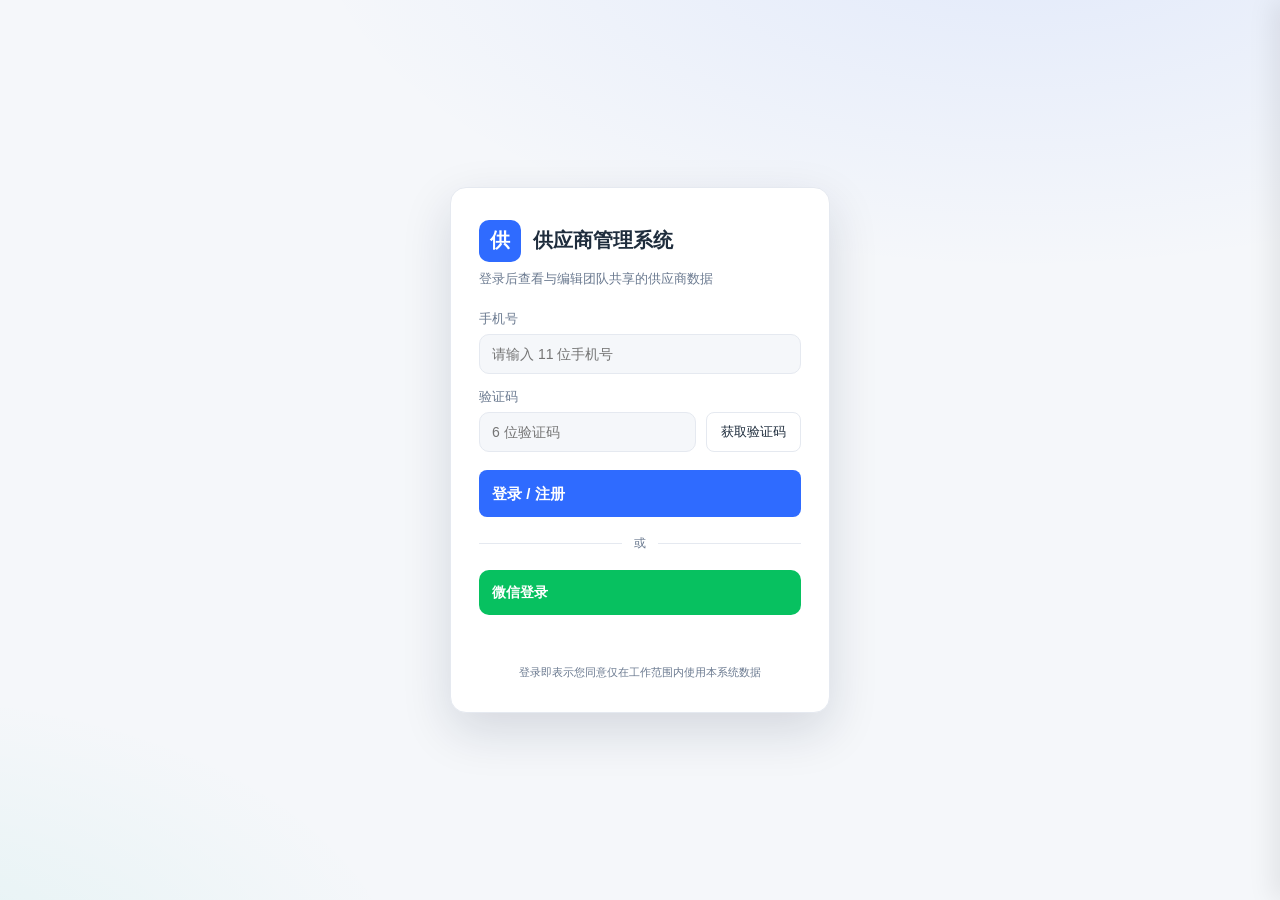
==== index.html @ 8136032e "fix: 合同表操作后滚动位置保持——流转状态/保存/识别回填触发重建表格时记录并恢复 wrap.scrollTop，避免页面闪跳回顶；版本号 20261105g" ====
<!DOCTYPE html>
<html lang="zh-CN">
<head>
  <meta charset="UTF-8" />
  <meta name="viewport" content="width=device-width, initial-scale=1.0" />
  <title>供应商管理系统</title>
  <link rel="stylesheet" href="css/style.css?v=20261105g" />
  <script src="js/vendor/workbuddy-cloud-sdk.js"></script>
  <script src="js/vendor/pdf.min.js"></script>
  <script src="js/vendor/ocr/tesseract.min.js"></script>
</head>
<body>
  <!-- 登录页（未登录时显示） -->
  <div class="login-page" id="loginPage" hidden>
    <div class="login-card">
      <div class="login-brand">
        <div class="logo-mark" id="loginLogoMark">供</div>
        <h1 id="loginSiteName">供应商管理系统</h1>
      </div>
      <p class="login-desc">登录后查看与编辑团队共享的供应商数据</p>
      <div class="login-form" id="loginForm">
        <label class="login-field">
          <span>手机号</span>
          <input type="tel" id="loginPhone" maxlength="11" placeholder="请输入 11 位手机号" autocomplete="tel" />
        </label>
        <label class="login-field">
          <span>验证码</span>
          <div class="otp-row">
            <input type="text" id="loginCode" maxlength="6" placeholder="6 位验证码" autocomplete="one-time-code" />
            <button type="button" class="btn btn-ghost" id="loginSendCode">获取验证码</button>
          </div>
        </label>
        <button type="button" class="btn btn-primary login-submit" id="loginSubmit">登录 / 注册</button>
        <div class="login-divider"><span>或</span></div>
        <button type="button" class="btn btn-wechat" id="loginWechat">微信登录</button>
        <div class="login-error" id="loginError"></div>
      </div>
      <p class="login-foot">登录即表示您同意仅在工作范围内使用本系统数据</p>
    </div>
  </div>

  <div class="app" id="appShell">
    <!-- 侧边栏 -->
    <aside class="sidebar" id="sidebar">
      <div class="sidebar-logo">
        <div class="logo-mark" id="logo-mark">供</div>
        <span class="logo-text" id="logo-text">供应商管理系统</span>
      </div>
      <nav class="sidebar-nav" id="sidebarNav">
        <a class="nav-item" href="#/dashboard" data-route="dashboard">
          <span class="nav-icon">▦</span><span class="nav-label">工作台</span>
        </a>
        <a class="nav-item" href="#/suppliers" data-route="suppliers">
          <span class="nav-icon">▤</span><span class="nav-label">供应商库</span>
        </a>
        <a class="nav-item" href="#/dispatch" data-route="dispatch">
          <span class="nav-icon">⇅</span><span class="nav-label">发包管理</span>
        </a>
        <a class="nav-item" href="#/contracts" data-route="contracts">
          <span class="nav-icon">▣</span><span class="nav-label">合同管理</span>
        </a>
        <a class="nav-item" href="#/settlement" data-route="settlement">
          <span class="nav-icon">¥</span><span class="nav-label">结算</span>
        </a>
        <a class="nav-item" href="#/analytics" data-route="analytics">
          <span class="nav-icon">◔</span><span class="nav-label">数据分析</span>
        </a>
        <a class="nav-item" href="#/settings" data-route="settings">
          <span class="nav-icon">⚙</span><span class="nav-label">系统设置</span>
        </a>
      </nav>
      <div class="sidebar-footer">
        <span class="version-tag" id="versionTag">v1.0 · 供应商管理</span>
      </div>
    </aside>

    <!-- 主区域 -->
    <div class="main" id="mainArea">
      <header class="topbar">
        <button class="icon-btn" id="menuToggle" title="收起/展开菜单">☰</button>
        <div class="breadcrumb" id="breadcrumb">工作台</div>
        <div class="global-search-wrap" id="globalSearchWrap">
          <input type="search" class="global-search" id="globalSearch" placeholder="全局搜索：需求 / 供应商 / 项目…" autocomplete="off" />
          <div class="search-results" id="searchResults"></div>
        </div>
        <div class="topbar-right">
          <span class="user-chip" id="userChip" title="当前登录账号">未登录</span>
          <button class="icon-btn" id="logoutBtn" title="退出登录" hidden>⏻</button>
          <label class="user-label">当前身份</label>
          <select class="user-select" id="currentUserSelect" title="切换当前身份（用于权限模拟）"></select>
          <button class="icon-btn" id="designToggle" title="界面设计器">🎨</button>
        </div>
      </header>
      <main class="content" id="pageContainer"></main>
    </div>
  </div>

  <!-- 供应商自助入库页（独立页面，仅显示入库表单） -->
  <div class="onboard-page" id="onboardPage" hidden>
    <div class="onboard-box" id="onboardBox"></div>
  </div>

  <!-- 通用弹窗 -->
  <div class="modal-overlay" id="modalOverlay"></div>
  <div class="modal" id="modal" role="dialog"></div>

  <!-- 界面设计器 -->
  <div class="design-overlay" id="designOverlay"></div>
  <aside class="design-panel" id="designPanel">
    <div class="design-panel-head">
      <div class="design-panel-title">🎨 界面设计器</div>
      <button class="icon-btn" id="designClose" title="关闭">✕</button>
    </div>
    <div class="design-panel-body">
      <section class="design-section">
        <h3 class="design-section-title">站点信息</h3>
        <label class="design-field">
          <span>站点标题</span>
          <input type="text" id="designSiteName" />
        </label>
        <label class="design-field">
          <span>Logo 标识（1–2 个字）</span>
          <input type="text" id="designLogoMark" maxlength="2" />
        </label>
      </section>
      <section class="design-section">
        <h3 class="design-section-title">主色调</h3>
        <div class="color-swatches" id="colorSwatches"></div>
        <label class="design-field">
          <span>自定义颜色</span>
          <input type="color" id="designCustomColor" />
        </label>
      </section>
      <section class="design-section">
        <h3 class="design-section-title">外观主题</h3>
        <div class="theme-toggle">
          <button type="button" class="theme-option" data-theme-choice="light">☀️ 浅色</button>
          <button type="button" class="theme-option" data-theme-choice="dark">🌙 深色</button>
        </div>
      </section>
    </div>
    <div class="design-panel-foot">
      <button class="btn btn-ghost" id="designReset">恢复默认</button>
      <button class="btn btn-primary" id="designSave">保存设计</button>
    </div>
  </aside>

  <script src="js/vendor/xlsx.full.min.js"></script>
  <script src="js/vendor/pdf.min.js"></script>
  <script src="js/app.js?v=20261105g"></script>
</body>
</html>
---- css/style.css ----
/* ========== 供应商管理系统 · 全功能样式 ========== */
:root {
  --bg: #f5f7fa;
  --surface: #ffffff;
  --border: #e5e9f0;
  --border-strong: #c9d3e0;
  --text: #1f2d3d;
  --text-secondary: #6b7a90;
  --primary: #2f6bff;
  --primary-soft: #eaf1ff;
  --danger: #e5484d;
  --success: #1e9e5a;
  --warning: #e8842f;
  --radius: 10px;
  --sidebar-w: 220px;
  --sidebar-w-collapsed: 64px;
  --topbar-h: 60px;
}

* { margin: 0; padding: 0; box-sizing: border-box; }
[hidden] { display: none !important; }

html, body { height: 100%; }

body {
  font-family: "PingFang SC", "Microsoft YaHei", "Segoe UI", sans-serif;
  background: var(--bg);
  color: var(--text);
  font-size: 14px;
  -webkit-font-smoothing: antialiased;
}

.app { display: flex; height: 100vh; overflow: hidden; }

a { color: inherit; }

/* ---------- 侧边栏 ---------- */
.sidebar {
  width: var(--sidebar-w);
  background: var(--surface);
  border-right: 1px solid var(--border);
  display: flex;
  flex-direction: column;
  transition: width .2s ease;
  flex-shrink: 0;
}
.sidebar.collapsed { width: var(--sidebar-w-collapsed); }
.sidebar.collapsed .logo-text,
.sidebar.collapsed .nav-item span:not(.nav-icon),
.sidebar.collapsed .sidebar-footer { display: none; }
.sidebar.collapsed .nav-item { justify-content: center; }

.sidebar-logo {
  height: var(--topbar-h);
  display: flex; align-items: center; gap: 10px;
  padding: 0 16px; border-bottom: 1px solid var(--border);
}
.logo-mark {
  width: 32px; height: 32px; border-radius: 8px;
  background: var(--primary); color: #fff;
  display: flex; align-items: center; justify-content: center;
  font-weight: 700; flex-shrink: 0;
}
.logo-text { font-weight: 600; font-size: 15px; white-space: nowrap; }

.sidebar-nav { flex: 1; padding: 12px 8px; overflow-y: auto; }
.nav-item {
  display: flex; align-items: center; gap: 10px;
  padding: 10px 12px; border-radius: 8px;
  color: var(--text-secondary); text-decoration: none;
  margin-bottom: 4px; transition: background .15s, color .15s; white-space: nowrap;
}
.nav-item:hover { background: var(--primary-soft); color: var(--primary); }
.nav-item.active { background: var(--primary-soft); color: var(--primary); font-weight: 600; }
.nav-icon { width: 20px; text-align: center; font-size: 15px; flex-shrink: 0; }

.sidebar-footer { padding: 12px 16px; border-top: 1px solid var(--border); }
.version-tag { font-size: 12px; color: var(--text-secondary); }

/* ---------- 主区域 ---------- */
.main { flex: 1; display: flex; flex-direction: column; min-width: 0; }

.topbar {
  height: var(--topbar-h);
  background: var(--surface);
  border-bottom: 1px solid var(--border);
  display: flex; align-items: center; gap: 14px;
  padding: 0 20px; flex-shrink: 0;
}
.icon-btn {
  background: none; border: none; font-size: 17px; cursor: pointer;
  color: var(--text-secondary); width: 34px; height: 34px; border-radius: 8px;
  flex-shrink: 0;
}
.icon-btn:hover { background: var(--primary-soft); color: var(--primary); }

.breadcrumb { font-weight: 600; font-size: 15px; white-space: nowrap; }

.global-search-wrap { position: relative; flex: 1; max-width: 380px; }
.global-search {
  width: 100%; padding: 7px 12px;
  border: 1px solid var(--border); border-radius: 8px;
  background: var(--bg); color: var(--text); outline: none; font-size: 13px;
}
.global-search:focus { border-color: var(--primary); background: var(--surface); }
.search-results {
  position: absolute; top: 42px; left: 0; right: 0;
  background: var(--surface); border: 1px solid var(--border); border-radius: 10px;
  box-shadow: 0 10px 30px rgba(0,0,0,.12); display: none; z-index: 50;
  max-height: 340px; overflow-y: auto;
}
.search-results.show { display: block; }
.search-group { padding: 8px 12px 2px; font-size: 12px; color: var(--text-secondary); }
.search-item {
  padding: 8px 12px; cursor: pointer; font-size: 13px;
  display: flex; justify-content: space-between; gap: 8px; align-items: center;
}
.search-item:hover { background: var(--primary-soft); }
.search-item .si-sub { color: var(--text-secondary); font-size: 12px; }

.topbar-right { margin-left: auto; display: flex; align-items: center; gap: 10px; }
.user-label { font-size: 12px; color: var(--text-secondary); }
.user-select {
  padding: 6px 8px; border: 1px solid var(--border); border-radius: 8px;
  background: var(--surface); color: var(--text); font-size: 13px; outline: none;
  max-width: 130px;
}
.user-select:focus { border-color: var(--primary); }

.content { flex: 1; overflow-y: auto; padding: 24px; }

/* ---------- 通用按钮 ---------- */
.btn {
  display: inline-flex; align-items: center; gap: 6px;
  padding: 8px 14px; border-radius: 8px; font-size: 13px;
  cursor: pointer; border: 1px solid transparent; line-height: 1.4;
  white-space: nowrap;
}
.btn-primary { background: var(--primary); color: #fff; font-weight: 600; }
.btn-primary:hover { filter: brightness(1.07); }
.btn-ghost { background: var(--surface); color: var(--text); border-color: var(--border); }
.btn-ghost:hover { border-color: var(--primary); color: var(--primary); }
.btn-danger { background: #fdeaea; color: var(--danger); }
.btn-danger:hover { background: #fad5d5; }
.btn-outline { background: transparent; color: var(--primary); border-color: var(--primary); }
.btn-outline:hover { background: var(--primary-soft); }
.btn-sm { padding: 4px 9px; font-size: 12px; border-radius: 6px; }
.btn:disabled { opacity: .5; cursor: not-allowed; }

/* ---------- 页面头 & 工具栏 ---------- */
.page-head {
  display: flex; align-items: center; justify-content: space-between;
  margin-bottom: 18px; gap: 12px; flex-wrap: wrap;
}
.page-title { font-size: 20px; font-weight: 700; }
.page-sub { font-size: 12px; color: var(--text-secondary); margin-top: 4px; font-weight: 400; }
.page-actions { display: flex; gap: 10px; flex-wrap: wrap; }

.toolbar {
  display: flex; align-items: center; gap: 10px; flex-wrap: wrap;
  margin-bottom: 16px;
}
.toolbar .spacer { flex: 1; }
.search-box input {
  padding: 7px 12px; border: 1px solid var(--border); border-radius: 8px;
  background: var(--surface); color: var(--text); font-size: 13px; outline: none;
  min-width: 200px;
}
.search-box input:focus { border-color: var(--primary); }

.filter-bar { display: flex; gap: 10px; flex-wrap: wrap; align-items: center; margin-bottom: 16px; }
.filter-item { display: flex; flex-direction: column; gap: 3px; }
.filter-item > span { font-size: 11px; color: var(--text-secondary); }
.filter-item select, .filter-item input {
  padding: 6px 10px; border: 1px solid var(--border); border-radius: 8px;
  background: var(--surface); color: var(--text); font-size: 13px; outline: none;
  min-width: 120px;
}
.filter-item select:focus, .filter-item input:focus { border-color: var(--primary); }

/* ---------- 卡片 & 统计 ---------- */
.stat-row { display: grid; grid-template-columns: repeat(auto-fit, minmax(160px, 1fr)); gap: 14px; margin-bottom: 20px; }
.stat-card {
  background: var(--surface); border: 1px solid var(--border); border-radius: var(--radius);
  padding: 16px 18px; cursor: default;
}
.stat-card.clickable { cursor: pointer; transition: box-shadow .15s, transform .15s; }
.stat-card.clickable:hover { box-shadow: 0 6px 18px rgba(0,0,0,.08); transform: translateY(-2px); }
.stat-label { font-size: 12px; color: var(--text-secondary); margin-bottom: 6px; }
.stat-value { font-size: 26px; font-weight: 700; line-height: 1.1; }
.stat-value .unit { font-size: 14px; font-weight: 500; color: var(--text-secondary); margin-left: 2px; }
.stat-sub { font-size: 12px; color: var(--text-secondary); margin-top: 6px; }

.card {
  background: var(--surface); border: 1px solid var(--border); border-radius: var(--radius);
  padding: 18px; margin-bottom: 18px;
}
.card-head { display: flex; align-items: center; justify-content: space-between; margin-bottom: 14px; gap: 10px; }
.card-title { font-size: 15px; font-weight: 600; }

/* ---------- 徽章 ---------- */
.badge {
  display: inline-flex; align-items: center; gap: 4px;
  padding: 2px 9px; border-radius: 999px; font-size: 12px; font-weight: 600;
  line-height: 1.7; white-space: nowrap;
}
.badge.gray   { background: #eef1f5; color: #5b6b7d; }
.badge.blue   { background: #e7f0ff; color: #2f6bff; }
.badge.green  { background: #e4f6ec; color: #1e9e5a; }
.badge.red    { background: #fdeaea; color: #e5484d; }
.badge.orange { background: #fff0e0; color: #e8842f; }
.badge.purple { background: #f0eaff; color: #7c5cff; }

.tag {
  display: inline-block; padding: 1px 7px; border-radius: 5px; font-size: 11px;
  background: var(--bg); border: 1px solid var(--border); color: var(--text-secondary);
  margin: 1px 2px 1px 0;
}

/* ---------- 表格 ---------- */
.table-wrap { background: var(--surface); border: 1px solid var(--border); border-radius: var(--radius); overflow: auto; }
.data-table { width: 100%; border-collapse: collapse; font-size: 13px; min-width: 640px; }
.data-table th, .data-table td {
  padding: 10px 12px; text-align: left; border-bottom: 1px solid var(--border);
  vertical-align: middle;
}
.data-table thead th {
  background: var(--bg); color: var(--text-secondary); font-weight: 600; font-size: 12px;
  white-space: nowrap; position: sticky; top: 0; z-index: 2;
}
.data-table tbody tr:last-child td { border-bottom: none; }
.data-table tbody tr:hover { background: var(--primary-soft); }
.data-table .num { text-align: right; font-variant-numeric: tabular-nums; }
.data-table td .cell-sub { font-size: 11px; color: var(--text-secondary); }
.row-actions { display: flex; gap: 6px; white-space: nowrap; }
.link-btn { background: none; border: none; color: var(--primary); cursor: pointer; font-size: 12px; padding: 2px 4px; }
.link-btn:hover { text-decoration: underline; }
.link-btn.danger { color: var(--danger); }

.cell-input, .cell-select {
  padding: 4px 6px; border: 1px solid var(--border); border-radius: 6px;
  background: var(--surface); color: var(--text); font-size: 12px; outline: none;
}
.cell-input { width: 70px; }
.cell-input:focus, .cell-select:focus { border-color: var(--primary); }

/* ---------- 看板 ---------- */
.kanban { display: grid; grid-template-columns: repeat(auto-fit, minmax(240px, 1fr)); gap: 14px; }
.kanban-col { background: var(--bg); border-radius: var(--radius); padding: 12px; min-height: 120px; }
.kanban-head {
  display: flex; align-items: center; justify-content: space-between;
  margin-bottom: 10px; font-size: 13px; font-weight: 600; color: var(--text-secondary);
}
.kanban-count { font-size: 12px; background: var(--surface); border: 1px solid var(--border); padding: 1px 8px; border-radius: 999px; }
.kanban-cards { display: flex; flex-direction: column; gap: 8px; }
.kanban-card {
  background: var(--surface); border: 1px solid var(--border); border-radius: 9px;
  padding: 10px 12px; cursor: pointer; transition: box-shadow .15s;
}
.kanban-card:hover { box-shadow: 0 4px 14px rgba(0,0,0,.1); }
.kanban-card .kc-title { font-weight: 600; font-size: 13px; margin-bottom: 6px; }
.kanban-card .kc-meta { display: flex; flex-wrap: wrap; gap: 5px; margin-bottom: 6px; }
.kanban-card .kc-foot { font-size: 11px; color: var(--text-secondary); display: flex; justify-content: space-between; gap: 6px; }
.kanban-empty { text-align: center; color: var(--text-secondary); font-size: 12px; padding: 20px 0; }

/* ---------- 表单 ---------- */
.form-grid { display: grid; grid-template-columns: repeat(2, 1fr); gap: 14px 18px; }
.form-grid .full { grid-column: 1 / -1; }
.form-field { display: flex; flex-direction: column; gap: 5px; }
.form-field > label { font-size: 12px; color: var(--text-secondary); }
.form-field .req { color: var(--danger); margin-left: 2px; }
.form-field .label-hint { font-weight: 400; color: var(--text-secondary); opacity: .75; font-size: 11px; margin-left: 6px; }
.form-field input[type="text"],
.form-field input[type="number"],
.form-field input[type="date"],
.form-field input[type="month"],
.form-field select,
.form-field textarea {
  padding: 8px 10px; border: 1px solid var(--border); border-radius: 8px;
  background: var(--surface); color: var(--text); font-size: 13px; outline: none; width: 100%;
  font-family: inherit;
}
.form-field textarea { resize: vertical; min-height: 64px; }
.form-field input:focus, .form-field select:focus, .form-field textarea:focus { border-color: var(--primary); }

.checkbox-grid { display: flex; flex-wrap: wrap; gap: 8px; }
.check-item {
  display: inline-flex; align-items: center; gap: 5px; padding: 5px 10px;
  border: 1px solid var(--border); border-radius: 8px; font-size: 12px; cursor: pointer;
  background: var(--surface); color: var(--text-secondary); user-select: none;
}
.check-item input { display: none; }
.check-item.on { border-color: var(--primary); background: var(--primary-soft); color: var(--primary); font-weight: 600; }

.radio-row { display: flex; gap: 14px; flex-wrap: wrap; }
.radio-row label { display: inline-flex; align-items: center; gap: 5px; font-size: 13px; cursor: pointer; }

/* 文件 */
.file-list { display: flex; flex-direction: column; gap: 6px; }
.file-chip {
  display: flex; align-items: center; gap: 8px; padding: 6px 10px;
  border: 1px solid var(--border); border-radius: 8px; background: var(--bg); font-size: 12px;
}
.file-chip .fname { flex: 1; overflow: hidden; text-overflow: ellipsis; white-space: nowrap; }
.file-chip .fsize { color: var(--text-secondary); font-size: 11px; }
.file-chip a { color: var(--primary); text-decoration: none; font-size: 12px; }
.file-add {
  display: inline-flex; align-items: center; gap: 5px; padding: 7px 12px;
  border: 1px dashed var(--border); border-radius: 8px; cursor: pointer; font-size: 12px;
  color: var(--text-secondary); background: var(--surface);
}
.file-add:hover { border-color: var(--primary); color: var(--primary); }
.file-add input { display: none; }
.file-hint { font-size: 11px; color: var(--text-secondary); margin-top: 4px; }

/* 星级 */
.stars { display: inline-flex; gap: 2px; }
.star { cursor: pointer; font-size: 18px; color: #d6dce4; transition: color .1s; }
.star.on { color: #f5a623; }

/* ---------- 弹窗 ---------- */
.modal-overlay {
  position: fixed; inset: 0; background: rgba(15,20,25,.4);
  opacity: 0; visibility: hidden; transition: opacity .2s, visibility .2s; z-index: 90;
}
.modal-overlay.show { opacity: 1; visibility: visible; }
.modal {
  position: fixed; top: 50%; left: 50%; transform: translate(-50%, -46%);
  width: 720px; max-width: 94vw; max-height: 88vh;
  background: var(--surface); border-radius: 14px; border: 1px solid var(--border);
  box-shadow: 0 20px 60px rgba(0,0,0,.25); display: flex; flex-direction: column;
  opacity: 0; visibility: hidden; transition: opacity .2s, transform .2s, visibility .2s; z-index: 91;
}
.modal.open { opacity: 1; visibility: visible; transform: translate(-50%, -50%); }
.modal.sm { width: 440px; }
.modal-head {
  padding: 16px 20px; border-bottom: 1px solid var(--border);
  display: flex; align-items: center; justify-content: space-between; flex-shrink: 0;
}
.modal-title { font-size: 16px; font-weight: 700; }
.modal-close { font-size: 16px; }
.modal-body { padding: 20px; overflow-y: auto; flex: 1; }
.modal-foot {
  padding: 14px 20px; border-top: 1px solid var(--border);
  display: flex; justify-content: flex-end; gap: 10px; flex-shrink: 0;
}

/* ---------- 居中确认弹窗 ---------- */
.confirm-dialog { text-align: center; padding: 6px 0; }
.confirm-text { font-size: 14px; color: var(--text); line-height: 1.6; }

/* ---------- 空状态 ---------- */
.empty-state { text-align: center; padding: 60px 20px; color: var(--text-secondary); }
.empty-icon { font-size: 40px; margin-bottom: 12px; opacity: .5; }
.empty-title { font-size: 16px; font-weight: 600; color: var(--text); margin-bottom: 6px; }
.empty-desc { font-size: 13px; margin-bottom: 16px; }

/* ---------- 图表 ---------- */
.chart-grid { display: grid; grid-template-columns: repeat(auto-fit, minmax(300px, 1fr)); gap: 16px; }
.chart-widget {
  background: var(--surface); border: 1px solid var(--border); border-radius: var(--radius);
  padding: 16px; position: relative;
}
.chart-widget .widget-head { display: flex; align-items: center; justify-content: space-between; margin-bottom: 14px; }
.chart-widget .widget-title { font-size: 14px; font-weight: 600; }
.chart-widget .widget-del { background: none; border: none; color: var(--text-secondary); cursor: pointer; font-size: 14px; }
.chart-widget .widget-del:hover { color: var(--danger); }

.bar-chart { display: flex; flex-direction: column; gap: 8px; }
.bar-row { display: flex; align-items: center; gap: 8px; font-size: 12px; }
.bar-label { width: 90px; text-align: right; color: var(--text-secondary); overflow: hidden; text-overflow: ellipsis; white-space: nowrap; flex-shrink: 0; }
.bar-track { flex: 1; height: 20px; background: var(--bg); border-radius: 6px; overflow: hidden; }
.bar-fill { height: 100%; background: var(--primary); border-radius: 6px; min-width: 2px; transition: width .4s ease; }
.bar-val { width: 52px; color: var(--text); font-variant-numeric: tabular-nums; flex-shrink: 0; }

.donut-wrap { display: flex; align-items: center; gap: 18px; }
.donut { width: 130px; height: 130px; border-radius: 50%; flex-shrink: 0; }
.donut-legend { display: flex; flex-direction: column; gap: 6px; font-size: 12px; }
.donut-legend .dl-row { display: flex; align-items: center; gap: 7px; }
.donut-legend .dl-dot { width: 10px; height: 10px; border-radius: 3px; flex-shrink: 0; }
.donut-legend .dl-val { margin-left: auto; color: var(--text-secondary); }

.metric-big { font-size: 34px; font-weight: 700; line-height: 1.1; }
.metric-sub { font-size: 12px; color: var(--text-secondary); margin-top: 4px; }

/* ---------- 提示 ---------- */
.hint {
  background: var(--primary-soft); color: var(--primary); border-radius: 8px;
  padding: 10px 14px; font-size: 12px; margin-bottom: 16px; line-height: 1.6;
}
.hint.warn { background: #fff8ec; color: #b06a10; }
.muted { color: var(--text-secondary); }

/* ---------- 设置分组 ---------- */
.settings-section { margin-bottom: 26px; }
.settings-section h3 { font-size: 15px; font-weight: 600; margin-bottom: 12px; }
.group-table { width: 100%; border-collapse: collapse; font-size: 13px; }
.group-table th, .group-table td { padding: 9px 10px; border: 1px solid var(--border); text-align: left; }
.group-table th { background: var(--bg); color: var(--text-secondary); font-weight: 600; font-size: 12px; }
.member-chips { display: flex; flex-wrap: wrap; gap: 5px; }
.member-chip {
  display: inline-flex; align-items: center; gap: 4px; padding: 2px 8px;
  border: 1px solid var(--border); border-radius: 999px; font-size: 11px; cursor: pointer;
  color: var(--text-secondary); background: var(--surface);
}
.member-chip.on { border-color: var(--primary); background: var(--primary-soft); color: var(--primary); }
.member-chip .x { color: var(--text-secondary); }
.member-chip .x:hover { color: var(--danger); }

/* ---------- 供应商自助入库页 ---------- */
.onboard-page {
  position: fixed; inset: 0; background: var(--bg);
  display: flex; align-items: center; justify-content: center; padding: 24px;
  overflow-y: auto; z-index: 100;
}
.onboard-box {
  width: 620px; max-width: 100%; background: var(--surface);
  border: 1px solid var(--border); border-radius: 16px; padding: 30px;
  box-shadow: 0 16px 50px rgba(0,0,0,.12);
}
.onboard-brand { display: flex; align-items: center; gap: 10px; margin-bottom: 8px; }
.onboard-brand .logo-mark { width: 40px; height: 40px; font-size: 18px; }
.onboard-brand h1 { font-size: 20px; font-weight: 700; }
.onboard-desc { color: var(--text-secondary); font-size: 13px; margin-bottom: 22px; }
.onboard-done { text-align: center; padding: 30px 0; }
.onboard-done .big { font-size: 44px; margin-bottom: 14px; }

/* ---------- toast ---------- */
.toast {
  position: fixed; left: 50%; bottom: 32px; transform: translate(-50%, 20px);
  background: #1f2d3d; color: #fff; padding: 10px 18px; border-radius: 8px;
  font-size: 13px; opacity: 0; transition: all .3s ease; z-index: 200;
  box-shadow: 0 6px 20px rgba(0,0,0,.18); max-width: 80vw;
}
.toast.show { opacity: 1; transform: translate(-50%, 0); }

/* ---------- 界面设计器 ---------- */
.design-overlay {
  position: fixed; inset: 0; background: rgba(15,20,25,.32);
  opacity: 0; visibility: hidden; transition: opacity .2s, visibility .2s; z-index: 120;
}
.design-overlay.show { opacity: 1; visibility: visible; }
.design-panel {
  position: fixed; top: 0; right: 0; bottom: 0; width: 340px; max-width: 92vw;
  background: var(--surface); border-left: 1px solid var(--border);
  box-shadow: -8px 0 24px rgba(0,0,0,.08); transform: translateX(100%);
  transition: transform .25s ease; z-index: 121; display: flex; flex-direction: column;
}
.design-panel.open { transform: translateX(0); }
.design-panel-head {
  height: 56px; padding: 0 16px; display: flex; align-items: center; justify-content: space-between;
  border-bottom: 1px solid var(--border); flex-shrink: 0;
}
.design-panel-title { font-weight: 600; font-size: 15px; }
.design-panel-body { flex: 1; overflow-y: auto; padding: 16px; }
.design-section { margin-bottom: 22px; }
.design-section-title { font-size: 12px; color: var(--text-secondary); margin-bottom: 10px; letter-spacing: .5px; }
.design-field { display: block; margin-bottom: 10px; }
.design-field > span { display: block; font-size: 13px; color: var(--text-secondary); margin-bottom: 5px; }
.design-field input[type="text"], .design-field input[type="color"] {
  width: 100%; padding: 8px 10px; border: 1px solid var(--border); border-radius: 8px;
  background: var(--bg); color: var(--text); font-size: 13px; outline: none;
}
.design-field input[type="color"] { height: 40px; padding: 4px; cursor: pointer; }
.design-field input:focus { border-color: var(--primary); }
.color-swatches { display: flex; flex-wrap: wrap; gap: 10px; margin-bottom: 12px; }
.color-swatch {
  width: 34px; height: 34px; border-radius: 50%; border: 2px solid transparent;
  cursor: pointer; box-shadow: inset 0 0 0 2px rgba(255,255,255,.6);
}
.color-swatch.active { border-color: var(--text); }
.theme-toggle { display: flex; gap: 10px; }
.theme-option {
  flex: 1; padding: 10px; border-radius: 8px; border: 1px solid var(--border);
  background: var(--bg); color: var(--text); cursor: pointer; font-size: 13px;
}
.theme-option.active { border-color: var(--primary); background: var(--primary-soft); color: var(--primary); font-weight: 600; }
.design-panel-foot {
  padding: 14px 16px; border-top: 1px solid var(--border); display: flex; gap: 10px; flex-shrink: 0;
}

/* ---------- 响应式 ---------- */
@media (max-width: 768px) {
  .sidebar { position: fixed; z-index: 20; height: 100%; }
  .sidebar.collapsed { width: 0; overflow: hidden; }
  .global-search-wrap { display: none; }
  .form-grid { grid-template-columns: 1fr; }
}

/* ---------- 深色主题 ---------- */
body[data-theme="dark"] {
  --bg: #0f1419;
  --surface: #1a212b;
  --border: #2a3442;
  --border-strong: #46546a;
  --text: #e6ebf2;
  --text-secondary: #8b98a8;
}
body[data-theme="dark"] .data-table thead th { background: #151c25; }
body[data-theme="dark"] .file-chip { background: #151c25; }
body[data-theme="dark"] .kanban-col { background: #151c25; }
body[data-theme="dark"] .badge.gray   { background: #2a3442; color: #9aa8b8; }
body[data-theme="dark"] .badge.blue   { background: #1d2a44; color: #7aa4ff; }
body[data-theme="dark"] .badge.green  { background: #123224; color: #4dd08a; }
body[data-theme="dark"] .badge.red    { background: #3a1d1d; color: #ff7a7a; }
body[data-theme="dark"] .badge.orange { background: #3a2a16; color: #ffb46a; }
body[data-theme="dark"] .badge.purple { background: #2a2144; color: #b39bff; }
body[data-theme="dark"] .hint.warn { background: #2a2214; color: #f0c078; }
body[data-theme="dark"] .star { color: #3a4454; }

/* ---------- 登录页 ---------- */
.login-page {
  position: fixed; inset: 0; z-index: 100;
  display: flex; align-items: center; justify-content: center;
  background:
    radial-gradient(1200px 600px at 80% -10%, rgba(47,107,255,.10), transparent 60%),
    radial-gradient(900px 500px at -10% 110%, rgba(0,180,160,.08), transparent 60%),
    var(--bg);
  padding: 20px;
}
.login-card {
  width: 100%; max-width: 380px;
  background: var(--surface);
  border: 1px solid var(--border);
  border-radius: 16px;
  padding: 32px 28px;
  box-shadow: 0 18px 50px rgba(15, 30, 60, .14);
}
.login-brand { display: flex; align-items: center; gap: 12px; margin-bottom: 8px; }
.login-brand .logo-mark { width: 42px; height: 42px; border-radius: 10px; font-size: 20px; }
.login-brand h1 { font-size: 20px; font-weight: 700; color: var(--text); }
.login-desc { font-size: 13px; color: var(--text-secondary); margin-bottom: 22px; }
.login-field { display: block; margin-bottom: 14px; }
.login-field > span { display: block; font-size: 13px; color: var(--text-secondary); margin-bottom: 6px; }
.login-field input {
  width: 100%; padding: 11px 12px; border: 1px solid var(--border); border-radius: 10px;
  background: var(--bg); color: var(--text); font-size: 14px; outline: none;
}
.login-field input:focus { border-color: var(--primary); background: var(--surface); }
.otp-row { display: flex; gap: 10px; }
.otp-row input { flex: 1; }
.otp-row .btn { flex-shrink: 0; padding: 0 14px; }
.login-submit { width: 100%; padding: 12px; font-size: 15px; margin-top: 4px; }
.login-divider {
  display: flex; align-items: center; gap: 12px;
  color: var(--text-secondary); font-size: 12px; margin: 18px 0;
}
.login-divider::before, .login-divider::after { content: ""; flex: 1; height: 1px; background: var(--border); }
.btn-wechat {
  width: 100%; padding: 12px; font-size: 14px; font-weight: 600; cursor: pointer;
  border: 1px solid transparent; border-radius: 10px;
  background: #07c160; color: #fff;
}
.btn-wechat:hover { background: #06ad56; }
.login-error { min-height: 20px; margin-top: 12px; font-size: 13px; color: #e5484d; text-align: center; }
.login-foot { margin-top: 18px; font-size: 11px; color: var(--text-secondary); text-align: center; }

/* ---------- 顶栏用户信息 ---------- */
.user-chip {
  display: inline-flex; align-items: center; gap: 6px;
  padding: 6px 12px; border-radius: 999px;
  background: var(--primary-soft); color: var(--primary);
  font-size: 13px; font-weight: 600; white-space: nowrap;
}
.user-chip:not(.online) { background: var(--bg); color: var(--text-secondary); font-weight: 400; }

/* ---------- 待审核入库申请 ---------- */
.pending-box {
  border: 1px solid var(--primary);
  background: var(--primary-soft);
  border-radius: 12px; padding: 12px 14px; margin-bottom: 14px;
}
.pending-head { display: flex; align-items: baseline; justify-content: space-between; margin-bottom: 8px; }
.pending-title { font-weight: 700; font-size: 14px; color: var(--primary); }
.pending-row {
  display: flex; align-items: center; justify-content: space-between; gap: 12px;
  background: var(--surface); border: 1px solid var(--border); border-radius: 10px;
  padding: 10px 14px; margin-top: 8px;
}
.pending-info { display: flex; flex-direction: column; gap: 3px; font-size: 13px; }
.pending-acts { display: flex; gap: 8px; flex-shrink: 0; }
.btn-sm { padding: 6px 12px; font-size: 12px; }
body[data-theme="dark"] .pending-box { background: rgba(47,107,255,.10); }
body[data-theme="dark"] .pending-row { background: #151c25; }

/* ---------- 合同表：表头统一首行，供应商成组竖排 ---------- */
.contracts-table th, .contracts-table td { white-space: nowrap; }
/* 合同表冻结：wrap 内双轴滚动，表头纵冻结（通用 th 已有 sticky top），供应商列横冻结 */
.table-wrap.contracts-wrap { max-height: calc(100vh - 250px); min-height: 220px; }
.contracts-table thead th:first-child {
  position: sticky;
  left: 0;
  z-index: 4; /* 高于其他表头(2)与供应商列 td(1) */
  box-shadow: 2px 0 4px rgba(0, 0, 0, .06);
}
.contracts-table td.ct-sup-cell {
  text-align: left;
  vertical-align: middle;
  background: var(--primary-soft);
  border-right: 1px solid var(--border);
  min-width: 130px;
  position: sticky;
  left: 0;
  z-index: 1;
  box-shadow: 2px 0 4px rgba(0, 0, 0, .06);
}
.ct-sup-name { font-weight: 700; color: var(--text); font-size: 13px; white-space: nowrap; }
.ct-sup-count { font-size: 11px; color: var(--text-secondary); margin-top: 2px; }
/* 不同供应商之间加粗分隔线 */
.contracts-table tbody tr.ct-group-start td { border-top: 2px solid var(--border-strong); }
.contracts-table tbody tr:first-child.ct-group-start td { border-top: none; }
/* 深色主题下供应商冻结列用实色背景（半透明会透出滚动内容） */
body[data-theme="dark"] .contracts-table td.ct-sup-cell { background: #1b2432; }
body[data-theme="dark"] .contracts-table thead th:first-child { background: #151c25; }

/* 收款信息单元格：值 + 一键复制（按钮统一右对齐，列宽按本列最长内容统一） */
.copy-cell { display: flex; align-items: center; justify-content: space-between; gap: 10px; width: 100%; }
.copy-cell > span {
  color: var(--text);
  min-width: 0;
  overflow: hidden;
  text-overflow: ellipsis;
  white-space: nowrap;
  max-width: 300px;
}
.copy-btn {
  flex-shrink: 0;
  display: inline-flex; align-items: center; justify-content: center;
  min-width: 48px;
  padding: 3px 10px;
  font-size: 12px; line-height: 1.5;
  border: 1px solid var(--border);
  border-radius: 6px;
  background: var(--bg);
  color: var(--primary);
  cursor: pointer;
  transition: background .15s, border-color .15s;
}
.copy-btn:hover { background: var(--primary-soft); border-color: var(--primary); }
.copy-btn:active { transform: translateY(1px); }
/* 收款三列：按最长内容统一列宽，保证各行复制按钮对齐 */
.contracts-table td.cc-payee, .contracts-table td.cc-bank { min-width: 180px; }
.contracts-table td.cc-account { min-width: 230px; }
/* 主体/名称类长文本：超长省略，悬停可见全文 */
.cell-nowrap {
  display: inline-block;
  max-width: 240px;
  overflow: hidden;
  text-overflow: ellipsis;
  white-space: nowrap;
  vertical-align: middle;
}

/* ---------- 合同表单：我方主体单选 ---------- */
.select-with-add select { width: 100%; }

/* ---------- 我方主体自定义添加 ---------- */
.custom-party-box {
  display: flex; align-items: center; gap: 8px;
  margin-top: 8px;
}
.custom-party-box input {
  flex: 1; min-width: 0;
  padding: 8px 10px;
  border: 1px solid var(--border);
  border-radius: 8px;
  background: var(--bg); color: var(--text);
  font-size: 13px; outline: none;
}
.custom-party-box input:focus { border-color: var(--primary); }

/* ---------- 合同流转状态流程按钮 ---------- */
.flow-btn {
  display: inline-flex; align-items: center; gap: 4px;
  padding: 5px 13px; border-radius: 999px;
  border: 1px solid var(--border);
  background: var(--bg); color: var(--text-secondary);
  font-size: 12px; font-weight: 600; cursor: pointer;
  white-space: nowrap;
  transition: all .15s;
}
.flow-btn:hover:not(:disabled) { border-color: var(--primary); color: var(--primary); }
.flow-btn.f-1 { background: #eef3ff; border-color: #bcd0ff; color: #2f6bff; }
.flow-btn.f-2 { background: #fff4e6; border-color: #ffd29e; color: #d97706; }
.flow-btn.f-3 { background: #e9f9ef; border-color: #b5e6c6; color: #16a34a; }
.flow-btn:disabled { cursor: default; opacity: 1; }
body[data-theme="dark"] .flow-btn { background: var(--bg); border-color: var(--border); color: var(--text-secondary); }
body[data-theme="dark"] .flow-btn.f-1 { background: rgba(47,107,255,.15); border-color: rgba(47,107,255,.5); color: #7ea6ff; }
body[data-theme="dark"] .flow-btn.f-2 { background: rgba(255,150,50,.12); border-color: rgba(255,170,80,.45); color: #ffb35c; }
body[data-theme="dark"] .flow-btn.f-3 { background: rgba(22,163,74,.15); border-color: rgba(34,197,94,.45); color: #4ade80; }

/* ---------- 合同附件 ---------- */
.file-chip {
  display: inline-flex; align-items: center; gap: 4px;
  padding: 4px 10px;
  border: 1px solid var(--primary); border-radius: 999px;
  background: var(--primary-soft); color: var(--primary);
  font-size: 12px; font-weight: 600; cursor: pointer;
}
.file-chip:hover { background: var(--primary); color: #fff; }
.file-manager {
  display: flex; flex-direction: column; gap: 8px;
  max-height: 320px; overflow-y: auto;
  padding-right: 2px;
}
.file-row {
  display: flex; align-items: center; gap: 12px;
  padding: 10px 12px;
  border: 1px solid var(--border);
  border-radius: 10px;
  background: var(--bg);
}
.file-icon { font-size: 18px; flex-shrink: 0; }
.file-info { flex: 1; min-width: 0; }
.file-name {
  font-size: 13px; font-weight: 600; color: var(--text);
  overflow: hidden; text-overflow: ellipsis; white-space: nowrap;
}
.file-meta { font-size: 11px; color: var(--text-secondary); margin-top: 2px; }
.file-acts { display: flex; gap: 8px; flex-shrink: 0; }
.file-empty {
  padding: 28px 12px; text-align: center;
  font-size: 13px; color: var(--text-secondary);
  border: 1px dashed var(--border); border-radius: 10px;
}

/* ---------- 附件在线预览 ---------- */
.preview-modal { width: 860px; max-width: 94vw; }
.preview-modal .modal-body { overflow: auto; }
.file-preview-img {
  max-width: 100%; max-height: 60vh;
  display: block; margin: 0 auto;
  border-radius: 8px;
}
.file-preview-frame {
  width: 100%; height: 62vh;
  border: none; border-radius: 8px;
  background: #fff;
}
.file-preview-sheet {
  max-height: 60vh; overflow: auto;
  border: 1px solid var(--border); border-radius: 8px;
  background: var(--surface);
}
.file-preview-sheet table {
  border-collapse: collapse; font-size: 12px; color: var(--text);
}
.file-preview-sheet td, .file-preview-sheet th {
  border: 1px solid var(--border);
  padding: 5px 10px; white-space: nowrap;
}
.file-preview-sheet th { background: var(--bg); font-weight: 600; }
.file-preview-pre {
  max-height: 60vh; overflow: auto;
  white-space: pre-wrap; word-break: break-all;
  background: var(--bg);
  border: 1px solid var(--border); border-radius: 8px;
  padding: 12px; font-size: 12px; color: var(--text);
  margin: 0;
}
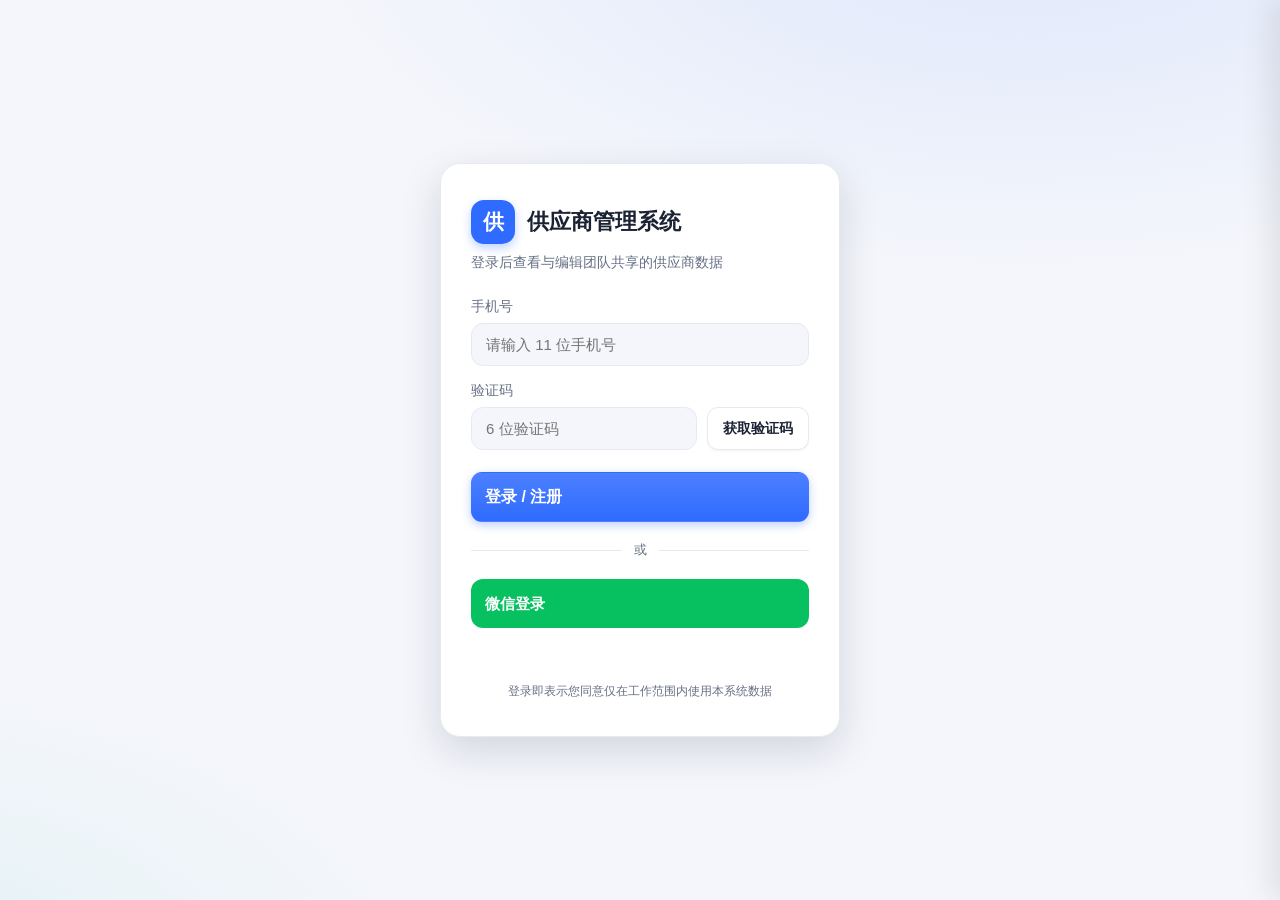
==== commit dec68ae2: "style: 界面现代化改造——顶栏/表头/页面标题等首行标题栏字体全面加大(顶栏标题18px、表头13.5px、页面标题23px、卡片/弹窗标题16.5-18px)；现代设计语言：柔和阴影替代硬边框" ====
--- a/index.html
+++ b/index.html
@@ -4,7 +4,7 @@
   <meta charset="UTF-8" />
   <meta name="viewport" content="width=device-width, initial-scale=1.0" />
   <title>供应商管理系统</title>
-  <link rel="stylesheet" href="css/style.css?v=20261105g" />
+  <link rel="stylesheet" href="css/style.css?v=20261105j" />
   <script src="js/vendor/workbuddy-cloud-sdk.js"></script>
   <script src="js/vendor/pdf.min.js"></script>
   <script src="js/vendor/ocr/tesseract.min.js"></script>
@@ -147,6 +147,6 @@
 
   <script src="js/vendor/xlsx.full.min.js"></script>
   <script src="js/vendor/pdf.min.js"></script>
-  <script src="js/app.js?v=20261105g"></script>
+  <script src="js/app.js?v=20261105i"></script>
 </body>
 </html>
--- a/css/style.css
+++ b/css/style.css
@@ -1,26 +1,39 @@
-/* ========== 供应商管理系统 · 全功能样式 ========== */
+/* ========== 供应商管理系统 · 现代主题样式 v2 ========== */
 :root {
-  --bg: #f5f7fa;
+  --bg: #f4f6fb;
   --surface: #ffffff;
-  --border: #e5e9f0;
-  --border-strong: #c9d3e0;
-  --text: #1f2d3d;
-  --text-secondary: #6b7a90;
+  --border: #e6eaf2;
+  --border-strong: #cdd6e4;
+  --text: #1a2233;
+  --text-secondary: #667085;
   --primary: #2f6bff;
   --primary-soft: #eaf1ff;
   --danger: #e5484d;
-  --success: #1e9e5a;
+  --success: #16a34a;
   --warning: #e8842f;
-  --radius: 10px;
-  --sidebar-w: 220px;
+  --radius: 14px;
+  --radius-sm: 10px;
+  --shadow-sm: 0 1px 2px rgba(16, 24, 40, .05);
+  --shadow-md: 0 4px 14px rgba(16, 24, 40, .07);
+  --shadow-lg: 0 14px 40px rgba(16, 24, 40, .14);
+  --sidebar-w: 232px;
   --sidebar-w-collapsed: 64px;
-  --topbar-h: 60px;
+  --topbar-h: 64px;
 }
 
 * { margin: 0; padding: 0; box-sizing: border-box; }
 [hidden] { display: none !important; }
 
 html, body { height: 100%; }
+
+/* 现代细滚动条 */
+::-webkit-scrollbar { width: 10px; height: 10px; }
+::-webkit-scrollbar-thumb {
+  background: #c6cfdd; border-radius: 8px;
+  border: 2px solid transparent; background-clip: padding-box;
+}
+::-webkit-scrollbar-thumb:hover { background-color: #9aa8bb; }
+::-webkit-scrollbar-track { background: transparent; }
 
 body {
   font-family: "PingFang SC", "Microsoft YaHei", "Segoe UI", sans-serif;
@@ -41,7 +54,7 @@
   border-right: 1px solid var(--border);
   display: flex;
   flex-direction: column;
-  transition: width .2s ease;
+  transition: width .25s cubic-bezier(.4, 0, .2, 1);
   flex-shrink: 0;
 }
 .sidebar.collapsed { width: var(--sidebar-w-collapsed); }
@@ -52,156 +65,206 @@
 
 .sidebar-logo {
   height: var(--topbar-h);
-  display: flex; align-items: center; gap: 10px;
-  padding: 0 16px; border-bottom: 1px solid var(--border);
+  display: flex; align-items: center; gap: 11px;
+  padding: 0 18px; border-bottom: 1px solid var(--border);
 }
 .logo-mark {
-  width: 32px; height: 32px; border-radius: 8px;
-  background: var(--primary); color: #fff;
+  width: 36px; height: 36px; border-radius: 11px;
+  background-image: linear-gradient(180deg, rgba(255,255,255,.18), rgba(255,255,255,0)), var(--primary);
+  background-color: var(--primary);
+  color: #fff;
   display: flex; align-items: center; justify-content: center;
-  font-weight: 700; flex-shrink: 0;
-}
-.logo-text { font-weight: 600; font-size: 15px; white-space: nowrap; }
-
-.sidebar-nav { flex: 1; padding: 12px 8px; overflow-y: auto; }
+  font-weight: 700; font-size: 17px; flex-shrink: 0;
+  box-shadow: 0 4px 10px rgba(47, 107, 255, .3);
+}
+.logo-text { font-weight: 700; font-size: 17px; white-space: nowrap; letter-spacing: .2px; }
+
+.sidebar-nav { flex: 1; padding: 14px 10px; overflow-y: auto; }
 .nav-item {
-  display: flex; align-items: center; gap: 10px;
-  padding: 10px 12px; border-radius: 8px;
+  display: flex; align-items: center; gap: 11px;
+  padding: 11px 14px; border-radius: 11px;
   color: var(--text-secondary); text-decoration: none;
-  margin-bottom: 4px; transition: background .15s, color .15s; white-space: nowrap;
+  margin-bottom: 4px; transition: background .18s, color .18s, box-shadow .18s;
+  white-space: nowrap; font-size: 14.5px; font-weight: 500;
+  position: relative;
 }
 .nav-item:hover { background: var(--primary-soft); color: var(--primary); }
-.nav-item.active { background: var(--primary-soft); color: var(--primary); font-weight: 600; }
-.nav-icon { width: 20px; text-align: center; font-size: 15px; flex-shrink: 0; }
-
-.sidebar-footer { padding: 12px 16px; border-top: 1px solid var(--border); }
-.version-tag { font-size: 12px; color: var(--text-secondary); }
+.nav-item.active {
+  background: var(--primary-soft); color: var(--primary); font-weight: 600;
+  box-shadow: inset 3px 0 0 var(--primary);
+}
+.nav-icon { width: 22px; text-align: center; font-size: 16px; flex-shrink: 0; }
+
+.sidebar-footer { padding: 14px 18px; border-top: 1px solid var(--border); }
+.version-tag { font-size: 12.5px; color: var(--text-secondary); }
 
 /* ---------- 主区域 ---------- */
 .main { flex: 1; display: flex; flex-direction: column; min-width: 0; }
 
 .topbar {
   height: var(--topbar-h);
-  background: var(--surface);
+  background: color-mix(in srgb, var(--surface) 88%, transparent);
+  backdrop-filter: blur(12px);
+  -webkit-backdrop-filter: blur(12px);
   border-bottom: 1px solid var(--border);
-  display: flex; align-items: center; gap: 14px;
-  padding: 0 20px; flex-shrink: 0;
+  display: flex; align-items: center; gap: 16px;
+  padding: 0 22px; flex-shrink: 0;
 }
 .icon-btn {
-  background: none; border: none; font-size: 17px; cursor: pointer;
-  color: var(--text-secondary); width: 34px; height: 34px; border-radius: 8px;
-  flex-shrink: 0;
+  background: none; border: none; font-size: 19px; cursor: pointer;
+  color: var(--text-secondary); width: 38px; height: 38px; border-radius: 11px;
+  flex-shrink: 0; transition: background .15s, color .15s;
 }
 .icon-btn:hover { background: var(--primary-soft); color: var(--primary); }
 
-.breadcrumb { font-weight: 600; font-size: 15px; white-space: nowrap; }
-
-.global-search-wrap { position: relative; flex: 1; max-width: 380px; }
+.breadcrumb { font-weight: 700; font-size: 18px; white-space: nowrap; letter-spacing: .2px; }
+
+.global-search-wrap { position: relative; flex: 1; max-width: 400px; }
 .global-search {
-  width: 100%; padding: 7px 12px;
-  border: 1px solid var(--border); border-radius: 8px;
-  background: var(--bg); color: var(--text); outline: none; font-size: 13px;
-}
-.global-search:focus { border-color: var(--primary); background: var(--surface); }
+  width: 100%; padding: 9px 14px 9px 14px;
+  border: 1px solid var(--border); border-radius: 11px;
+  background: var(--bg); color: var(--text); outline: none; font-size: 14px;
+  transition: border-color .15s, box-shadow .15s, background .15s;
+}
+.global-search:focus {
+  border-color: var(--primary); background: var(--surface);
+  box-shadow: 0 0 0 3px color-mix(in srgb, var(--primary) 14%, transparent);
+}
 .search-results {
-  position: absolute; top: 42px; left: 0; right: 0;
-  background: var(--surface); border: 1px solid var(--border); border-radius: 10px;
-  box-shadow: 0 10px 30px rgba(0,0,0,.12); display: none; z-index: 50;
+  position: absolute; top: 46px; left: 0; right: 0;
+  background: var(--surface); border: 1px solid var(--border); border-radius: 13px;
+  box-shadow: var(--shadow-lg); display: none; z-index: 50;
   max-height: 340px; overflow-y: auto;
 }
 .search-results.show { display: block; }
-.search-group { padding: 8px 12px 2px; font-size: 12px; color: var(--text-secondary); }
+.search-group { padding: 10px 14px 4px; font-size: 12.5px; color: var(--text-secondary); font-weight: 600; }
 .search-item {
-  padding: 8px 12px; cursor: pointer; font-size: 13px;
+  padding: 10px 14px; cursor: pointer; font-size: 14px;
   display: flex; justify-content: space-between; gap: 8px; align-items: center;
 }
 .search-item:hover { background: var(--primary-soft); }
-.search-item .si-sub { color: var(--text-secondary); font-size: 12px; }
-
-.topbar-right { margin-left: auto; display: flex; align-items: center; gap: 10px; }
-.user-label { font-size: 12px; color: var(--text-secondary); }
+.search-item .si-sub { color: var(--text-secondary); font-size: 12.5px; }
+
+.topbar-right { margin-left: auto; display: flex; align-items: center; gap: 12px; }
+.user-label { font-size: 13px; color: var(--text-secondary); font-weight: 500; }
 .user-select {
-  padding: 6px 8px; border: 1px solid var(--border); border-radius: 8px;
-  background: var(--surface); color: var(--text); font-size: 13px; outline: none;
-  max-width: 130px;
-}
-.user-select:focus { border-color: var(--primary); }
-
-.content { flex: 1; overflow-y: auto; padding: 24px; }
+  padding: 7px 10px; border: 1px solid var(--border); border-radius: 10px;
+  background: var(--surface); color: var(--text); font-size: 14px; outline: none;
+  max-width: 140px; cursor: pointer;
+  transition: border-color .15s, box-shadow .15s;
+}
+.user-select:focus {
+  border-color: var(--primary);
+  box-shadow: 0 0 0 3px color-mix(in srgb, var(--primary) 14%, transparent);
+}
+
+.content { flex: 1; overflow-y: auto; padding: 26px; }
 
 /* ---------- 通用按钮 ---------- */
 .btn {
   display: inline-flex; align-items: center; gap: 6px;
-  padding: 8px 14px; border-radius: 8px; font-size: 13px;
+  padding: 9px 16px; border-radius: 11px; font-size: 14px;
   cursor: pointer; border: 1px solid transparent; line-height: 1.4;
-  white-space: nowrap;
-}
-.btn-primary { background: var(--primary); color: #fff; font-weight: 600; }
-.btn-primary:hover { filter: brightness(1.07); }
-.btn-ghost { background: var(--surface); color: var(--text); border-color: var(--border); }
+  white-space: nowrap; font-weight: 600;
+  transition: box-shadow .18s, transform .12s, background .18s, color .18s, border-color .18s;
+}
+.btn:active { transform: translateY(1px); }
+.btn-primary {
+  background-color: var(--primary);
+  background-image: linear-gradient(180deg, rgba(255,255,255,.14), rgba(255,255,255,0));
+  color: #fff; font-weight: 600;
+  box-shadow: 0 3px 10px color-mix(in srgb, var(--primary) 32%, transparent);
+}
+.btn-primary:hover {
+  filter: brightness(1.06);
+  box-shadow: 0 5px 14px color-mix(in srgb, var(--primary) 40%, transparent);
+  transform: translateY(-1px);
+}
+.btn-ghost {
+  background: var(--surface); color: var(--text); border-color: var(--border);
+  box-shadow: var(--shadow-sm);
+}
 .btn-ghost:hover { border-color: var(--primary); color: var(--primary); }
 .btn-danger { background: #fdeaea; color: var(--danger); }
 .btn-danger:hover { background: #fad5d5; }
 .btn-outline { background: transparent; color: var(--primary); border-color: var(--primary); }
 .btn-outline:hover { background: var(--primary-soft); }
-.btn-sm { padding: 4px 9px; font-size: 12px; border-radius: 6px; }
-.btn:disabled { opacity: .5; cursor: not-allowed; }
+.btn-sm { padding: 5px 11px; font-size: 13px; border-radius: 8px; }
+.btn:disabled { opacity: .5; cursor: not-allowed; transform: none; }
 
 /* ---------- 页面头 & 工具栏 ---------- */
 .page-head {
   display: flex; align-items: center; justify-content: space-between;
-  margin-bottom: 18px; gap: 12px; flex-wrap: wrap;
-}
-.page-title { font-size: 20px; font-weight: 700; }
-.page-sub { font-size: 12px; color: var(--text-secondary); margin-top: 4px; font-weight: 400; }
+  margin-bottom: 20px; gap: 12px; flex-wrap: wrap;
+}
+.page-title { font-size: 23px; font-weight: 800; letter-spacing: .2px; }
+.page-sub { font-size: 13.5px; color: var(--text-secondary); margin-top: 5px; font-weight: 400; }
 .page-actions { display: flex; gap: 10px; flex-wrap: wrap; }
 
 .toolbar {
   display: flex; align-items: center; gap: 10px; flex-wrap: wrap;
-  margin-bottom: 16px;
+  margin-bottom: 18px;
 }
 .toolbar .spacer { flex: 1; }
 .search-box input {
-  padding: 7px 12px; border: 1px solid var(--border); border-radius: 8px;
-  background: var(--surface); color: var(--text); font-size: 13px; outline: none;
+  padding: 9px 14px; border: 1px solid var(--border); border-radius: 11px;
+  background: var(--surface); color: var(--text); font-size: 14px; outline: none;
   min-width: 200px;
-}
-.search-box input:focus { border-color: var(--primary); }
-
-.filter-bar { display: flex; gap: 10px; flex-wrap: wrap; align-items: center; margin-bottom: 16px; }
-.filter-item { display: flex; flex-direction: column; gap: 3px; }
-.filter-item > span { font-size: 11px; color: var(--text-secondary); }
+  transition: border-color .15s, box-shadow .15s;
+}
+.search-box input:focus {
+  border-color: var(--primary);
+  box-shadow: 0 0 0 3px color-mix(in srgb, var(--primary) 14%, transparent);
+}
+
+.filter-bar { display: flex; gap: 10px; flex-wrap: wrap; align-items: center; margin-bottom: 18px; }
+.filter-item { display: flex; flex-direction: column; gap: 4px; }
+.filter-item > span { font-size: 12.5px; color: var(--text-secondary); font-weight: 500; }
 .filter-item select, .filter-item input {
-  padding: 6px 10px; border: 1px solid var(--border); border-radius: 8px;
-  background: var(--surface); color: var(--text); font-size: 13px; outline: none;
-  min-width: 120px;
-}
-.filter-item select:focus, .filter-item input:focus { border-color: var(--primary); }
+  padding: 8px 12px; border: 1px solid var(--border); border-radius: 10px;
+  background: var(--surface); color: var(--text); font-size: 14px; outline: none;
+  min-width: 120px; cursor: pointer;
+  transition: border-color .15s, box-shadow .15s;
+}
+.filter-item select:focus, .filter-item input:focus {
+  border-color: var(--primary);
+  box-shadow: 0 0 0 3px color-mix(in srgb, var(--primary) 14%, transparent);
+}
 
 /* ---------- 卡片 & 统计 ---------- */
-.stat-row { display: grid; grid-template-columns: repeat(auto-fit, minmax(160px, 1fr)); gap: 14px; margin-bottom: 20px; }
+.stat-row { display: grid; grid-template-columns: repeat(auto-fit, minmax(170px, 1fr)); gap: 16px; margin-bottom: 22px; }
 .stat-card {
-  background: var(--surface); border: 1px solid var(--border); border-radius: var(--radius);
-  padding: 16px 18px; cursor: default;
-}
-.stat-card.clickable { cursor: pointer; transition: box-shadow .15s, transform .15s; }
-.stat-card.clickable:hover { box-shadow: 0 6px 18px rgba(0,0,0,.08); transform: translateY(-2px); }
-.stat-label { font-size: 12px; color: var(--text-secondary); margin-bottom: 6px; }
-.stat-value { font-size: 26px; font-weight: 700; line-height: 1.1; }
-.stat-value .unit { font-size: 14px; font-weight: 500; color: var(--text-secondary); margin-left: 2px; }
-.stat-sub { font-size: 12px; color: var(--text-secondary); margin-top: 6px; }
+  background: var(--surface);
+  border: 1px solid var(--border);
+  border-radius: var(--radius);
+  padding: 18px 20px; cursor: default;
+  box-shadow: var(--shadow-sm);
+  position: relative; overflow: hidden;
+}
+.stat-card::before {
+  content: ""; position: absolute; top: 0; left: 0; right: 0; height: 3px;
+  background: linear-gradient(90deg, var(--primary), color-mix(in srgb, var(--primary) 20%, transparent));
+  opacity: .85;
+}
+.stat-card.clickable { cursor: pointer; transition: box-shadow .2s, transform .2s; }
+.stat-card.clickable:hover { box-shadow: var(--shadow-md); transform: translateY(-3px); }
+.stat-label { font-size: 13.5px; color: var(--text-secondary); margin-bottom: 8px; font-weight: 500; }
+.stat-value { font-size: 28px; font-weight: 800; line-height: 1.1; letter-spacing: .2px; }
+.stat-value .unit { font-size: 14px; font-weight: 500; color: var(--text-secondary); margin-left: 3px; }
+.stat-sub { font-size: 12.5px; color: var(--text-secondary); margin-top: 8px; }
 
 .card {
-  background: var(--surface); border: 1px solid var(--border); border-radius: var(--radius);
-  padding: 18px; margin-bottom: 18px;
-}
-.card-head { display: flex; align-items: center; justify-content: space-between; margin-bottom: 14px; gap: 10px; }
-.card-title { font-size: 15px; font-weight: 600; }
+  background: var(--surface); border: 1px solid var(--border);
+  border-radius: var(--radius); box-shadow: var(--shadow-sm);
+  padding: 20px; margin-bottom: 20px;
+}
+.card-head { display: flex; align-items: center; justify-content: space-between; margin-bottom: 16px; gap: 10px; }
+.card-title { font-size: 16.5px; font-weight: 700; letter-spacing: .2px; }
 
 /* ---------- 徽章 ---------- */
 .badge {
   display: inline-flex; align-items: center; gap: 4px;
-  padding: 2px 9px; border-radius: 999px; font-size: 12px; font-weight: 600;
+  padding: 3px 11px; border-radius: 999px; font-size: 12.5px; font-weight: 600;
   line-height: 1.7; white-space: nowrap;
 }
 .badge.gray   { background: #eef1f5; color: #5b6b7d; }
@@ -212,271 +275,321 @@
 .badge.purple { background: #f0eaff; color: #7c5cff; }
 
 .tag {
-  display: inline-block; padding: 1px 7px; border-radius: 5px; font-size: 11px;
+  display: inline-block; padding: 2px 9px; border-radius: 7px; font-size: 12px;
   background: var(--bg); border: 1px solid var(--border); color: var(--text-secondary);
   margin: 1px 2px 1px 0;
 }
 
 /* ---------- 表格 ---------- */
-.table-wrap { background: var(--surface); border: 1px solid var(--border); border-radius: var(--radius); overflow: auto; }
-.data-table { width: 100%; border-collapse: collapse; font-size: 13px; min-width: 640px; }
+.table-wrap {
+  background: var(--surface); border: 1px solid var(--border);
+  border-radius: var(--radius); overflow: auto; box-shadow: var(--shadow-sm);
+}
+.data-table { width: 100%; border-collapse: collapse; font-size: 14px; min-width: 640px; }
 .data-table th, .data-table td {
-  padding: 10px 12px; text-align: left; border-bottom: 1px solid var(--border);
+  padding: 12px 14px; text-align: left; border-bottom: 1px solid var(--border);
   vertical-align: middle;
 }
 .data-table thead th {
-  background: var(--bg); color: var(--text-secondary); font-weight: 600; font-size: 12px;
+  background: #f7f9fc; color: var(--text-secondary); font-weight: 700; font-size: 13.5px;
+  letter-spacing: .4px;
   white-space: nowrap; position: sticky; top: 0; z-index: 2;
+  border-bottom: 2px solid var(--border);
 }
 .data-table tbody tr:last-child td { border-bottom: none; }
-.data-table tbody tr:hover { background: var(--primary-soft); }
+.data-table tbody tr { transition: background .12s; }
+.data-table tbody tr:hover { background: #f5f8ff; }
 .data-table .num { text-align: right; font-variant-numeric: tabular-nums; }
-.data-table td .cell-sub { font-size: 11px; color: var(--text-secondary); }
+.data-table td .cell-sub { font-size: 12px; color: var(--text-secondary); }
 .row-actions { display: flex; gap: 6px; white-space: nowrap; }
-.link-btn { background: none; border: none; color: var(--primary); cursor: pointer; font-size: 12px; padding: 2px 4px; }
+.link-btn { background: none; border: none; color: var(--primary); cursor: pointer; font-size: 13px; padding: 3px 5px; border-radius: 6px; font-weight: 500; }
 .link-btn:hover { text-decoration: underline; }
 .link-btn.danger { color: var(--danger); }
 
 .cell-input, .cell-select {
-  padding: 4px 6px; border: 1px solid var(--border); border-radius: 6px;
-  background: var(--surface); color: var(--text); font-size: 12px; outline: none;
-}
-.cell-input { width: 70px; }
-.cell-input:focus, .cell-select:focus { border-color: var(--primary); }
+  padding: 5px 8px; border: 1px solid var(--border); border-radius: 8px;
+  background: var(--surface); color: var(--text); font-size: 13px; outline: none;
+  transition: border-color .15s, box-shadow .15s;
+}
+.cell-input { width: 74px; }
+.cell-input:focus, .cell-select:focus {
+  border-color: var(--primary);
+  box-shadow: 0 0 0 2px color-mix(in srgb, var(--primary) 14%, transparent);
+}
 
 /* ---------- 看板 ---------- */
-.kanban { display: grid; grid-template-columns: repeat(auto-fit, minmax(240px, 1fr)); gap: 14px; }
-.kanban-col { background: var(--bg); border-radius: var(--radius); padding: 12px; min-height: 120px; }
+.kanban { display: grid; grid-template-columns: repeat(auto-fit, minmax(250px, 1fr)); gap: 16px; }
+.kanban-col { background: #eef1f7; border-radius: var(--radius); padding: 14px; min-height: 120px; }
 .kanban-head {
   display: flex; align-items: center; justify-content: space-between;
-  margin-bottom: 10px; font-size: 13px; font-weight: 600; color: var(--text-secondary);
-}
-.kanban-count { font-size: 12px; background: var(--surface); border: 1px solid var(--border); padding: 1px 8px; border-radius: 999px; }
-.kanban-cards { display: flex; flex-direction: column; gap: 8px; }
+  margin-bottom: 12px; font-size: 14.5px; font-weight: 700; color: var(--text-secondary);
+}
+.kanban-count {
+  font-size: 12.5px; background: var(--surface); border: 1px solid var(--border);
+  padding: 2px 10px; border-radius: 999px; font-weight: 600;
+}
+.kanban-cards { display: flex; flex-direction: column; gap: 10px; }
 .kanban-card {
-  background: var(--surface); border: 1px solid var(--border); border-radius: 9px;
-  padding: 10px 12px; cursor: pointer; transition: box-shadow .15s;
-}
-.kanban-card:hover { box-shadow: 0 4px 14px rgba(0,0,0,.1); }
-.kanban-card .kc-title { font-weight: 600; font-size: 13px; margin-bottom: 6px; }
-.kanban-card .kc-meta { display: flex; flex-wrap: wrap; gap: 5px; margin-bottom: 6px; }
-.kanban-card .kc-foot { font-size: 11px; color: var(--text-secondary); display: flex; justify-content: space-between; gap: 6px; }
-.kanban-empty { text-align: center; color: var(--text-secondary); font-size: 12px; padding: 20px 0; }
+  background: var(--surface); border: 1px solid var(--border); border-radius: 12px;
+  padding: 12px 14px; cursor: pointer;
+  box-shadow: var(--shadow-sm);
+  transition: box-shadow .18s, transform .18s;
+}
+.kanban-card:hover { box-shadow: var(--shadow-md); transform: translateY(-2px); }
+.kanban-card .kc-title { font-weight: 700; font-size: 14px; margin-bottom: 7px; }
+.kanban-card .kc-meta { display: flex; flex-wrap: wrap; gap: 5px; margin-bottom: 7px; }
+.kanban-card .kc-foot { font-size: 12px; color: var(--text-secondary); display: flex; justify-content: space-between; gap: 6px; }
+.kanban-empty { text-align: center; color: var(--text-secondary); font-size: 13px; padding: 22px 0; }
 
 /* ---------- 表单 ---------- */
-.form-grid { display: grid; grid-template-columns: repeat(2, 1fr); gap: 14px 18px; }
+.form-grid { display: grid; grid-template-columns: repeat(2, 1fr); gap: 16px 20px; }
 .form-grid .full { grid-column: 1 / -1; }
-.form-field { display: flex; flex-direction: column; gap: 5px; }
-.form-field > label { font-size: 12px; color: var(--text-secondary); }
+.form-field { display: flex; flex-direction: column; gap: 6px; }
+.form-field > label { font-size: 13.5px; color: var(--text-secondary); font-weight: 500; }
 .form-field .req { color: var(--danger); margin-left: 2px; }
-.form-field .label-hint { font-weight: 400; color: var(--text-secondary); opacity: .75; font-size: 11px; margin-left: 6px; }
+.form-field .label-hint { font-weight: 400; color: var(--text-secondary); opacity: .75; font-size: 12px; margin-left: 6px; }
 .form-field input[type="text"],
 .form-field input[type="number"],
 .form-field input[type="date"],
 .form-field input[type="month"],
 .form-field select,
 .form-field textarea {
-  padding: 8px 10px; border: 1px solid var(--border); border-radius: 8px;
-  background: var(--surface); color: var(--text); font-size: 13px; outline: none; width: 100%;
+  padding: 9px 12px; border: 1px solid var(--border); border-radius: 10px;
+  background: var(--surface); color: var(--text); font-size: 14px; outline: none; width: 100%;
   font-family: inherit;
+  transition: border-color .15s, box-shadow .15s;
 }
 .form-field textarea { resize: vertical; min-height: 64px; }
-.form-field input:focus, .form-field select:focus, .form-field textarea:focus { border-color: var(--primary); }
-
-.checkbox-grid { display: flex; flex-wrap: wrap; gap: 8px; }
+.form-field input:focus, .form-field select:focus, .form-field textarea:focus {
+  border-color: var(--primary);
+  box-shadow: 0 0 0 3px color-mix(in srgb, var(--primary) 14%, transparent);
+}
+
+.checkbox-grid { display: flex; flex-wrap: wrap; gap: 9px; }
 .check-item {
-  display: inline-flex; align-items: center; gap: 5px; padding: 5px 10px;
-  border: 1px solid var(--border); border-radius: 8px; font-size: 12px; cursor: pointer;
+  display: inline-flex; align-items: center; gap: 5px; padding: 7px 13px;
+  border: 1px solid var(--border); border-radius: 10px; font-size: 13px; cursor: pointer;
   background: var(--surface); color: var(--text-secondary); user-select: none;
+  transition: all .15s;
 }
 .check-item input { display: none; }
-.check-item.on { border-color: var(--primary); background: var(--primary-soft); color: var(--primary); font-weight: 600; }
-
-.radio-row { display: flex; gap: 14px; flex-wrap: wrap; }
-.radio-row label { display: inline-flex; align-items: center; gap: 5px; font-size: 13px; cursor: pointer; }
+.check-item.on {
+  border-color: var(--primary); background: var(--primary-soft); color: var(--primary); font-weight: 600;
+  box-shadow: 0 0 0 3px color-mix(in srgb, var(--primary) 10%, transparent);
+}
+
+.radio-row { display: flex; gap: 16px; flex-wrap: wrap; }
+.radio-row label { display: inline-flex; align-items: center; gap: 5px; font-size: 14px; cursor: pointer; }
 
 /* 文件 */
-.file-list { display: flex; flex-direction: column; gap: 6px; }
+.file-list { display: flex; flex-direction: column; gap: 7px; }
 .file-chip {
-  display: flex; align-items: center; gap: 8px; padding: 6px 10px;
-  border: 1px solid var(--border); border-radius: 8px; background: var(--bg); font-size: 12px;
+  display: flex; align-items: center; gap: 8px; padding: 8px 12px;
+  border: 1px solid var(--border); border-radius: 10px; background: var(--bg); font-size: 13px;
 }
 .file-chip .fname { flex: 1; overflow: hidden; text-overflow: ellipsis; white-space: nowrap; }
-.file-chip .fsize { color: var(--text-secondary); font-size: 11px; }
-.file-chip a { color: var(--primary); text-decoration: none; font-size: 12px; }
+.file-chip .fsize { color: var(--text-secondary); font-size: 12px; }
+.file-chip a { color: var(--primary); text-decoration: none; font-size: 13px; }
 .file-add {
-  display: inline-flex; align-items: center; gap: 5px; padding: 7px 12px;
-  border: 1px dashed var(--border); border-radius: 8px; cursor: pointer; font-size: 12px;
+  display: inline-flex; align-items: center; gap: 5px; padding: 9px 14px;
+  border: 1.5px dashed var(--border-strong); border-radius: 10px; cursor: pointer; font-size: 13px;
   color: var(--text-secondary); background: var(--surface);
-}
-.file-add:hover { border-color: var(--primary); color: var(--primary); }
+  transition: all .15s;
+}
+.file-add:hover { border-color: var(--primary); color: var(--primary); background: var(--primary-soft); }
 .file-add input { display: none; }
-.file-hint { font-size: 11px; color: var(--text-secondary); margin-top: 4px; }
+.file-hint { font-size: 12px; color: var(--text-secondary); margin-top: 4px; }
 
 /* 星级 */
 .stars { display: inline-flex; gap: 2px; }
-.star { cursor: pointer; font-size: 18px; color: #d6dce4; transition: color .1s; }
+.star { cursor: pointer; font-size: 19px; color: #d6dce4; transition: color .1s, transform .1s; }
+.star:hover { transform: scale(1.15); }
 .star.on { color: #f5a623; }
 
 /* ---------- 弹窗 ---------- */
 .modal-overlay {
-  position: fixed; inset: 0; background: rgba(15,20,25,.4);
-  opacity: 0; visibility: hidden; transition: opacity .2s, visibility .2s; z-index: 90;
+  position: fixed; inset: 0; background: rgba(15, 20, 25, .45);
+  backdrop-filter: blur(2px);
+  opacity: 0; visibility: hidden; transition: opacity .22s, visibility .22s; z-index: 90;
 }
 .modal-overlay.show { opacity: 1; visibility: visible; }
 .modal {
   position: fixed; top: 50%; left: 50%; transform: translate(-50%, -46%);
   width: 720px; max-width: 94vw; max-height: 88vh;
-  background: var(--surface); border-radius: 14px; border: 1px solid var(--border);
-  box-shadow: 0 20px 60px rgba(0,0,0,.25); display: flex; flex-direction: column;
-  opacity: 0; visibility: hidden; transition: opacity .2s, transform .2s, visibility .2s; z-index: 91;
+  background: var(--surface); border-radius: 18px; border: 1px solid var(--border);
+  box-shadow: var(--shadow-lg); display: flex; flex-direction: column;
+  opacity: 0; visibility: hidden; transition: opacity .22s, transform .22s, visibility .22s; z-index: 91;
 }
 .modal.open { opacity: 1; visibility: visible; transform: translate(-50%, -50%); }
-.modal.sm { width: 440px; }
+.modal.sm { width: 460px; }
 .modal-head {
-  padding: 16px 20px; border-bottom: 1px solid var(--border);
+  padding: 18px 22px; border-bottom: 1px solid var(--border);
   display: flex; align-items: center; justify-content: space-between; flex-shrink: 0;
 }
-.modal-title { font-size: 16px; font-weight: 700; }
-.modal-close { font-size: 16px; }
-.modal-body { padding: 20px; overflow-y: auto; flex: 1; }
+.modal-title { font-size: 18px; font-weight: 800; letter-spacing: .2px; }
+.modal-close { font-size: 17px; }
+.modal-body { padding: 22px; overflow-y: auto; flex: 1; }
 .modal-foot {
-  padding: 14px 20px; border-top: 1px solid var(--border);
+  padding: 16px 22px; border-top: 1px solid var(--border);
   display: flex; justify-content: flex-end; gap: 10px; flex-shrink: 0;
 }
 
 /* ---------- 居中确认弹窗 ---------- */
 .confirm-dialog { text-align: center; padding: 6px 0; }
-.confirm-text { font-size: 14px; color: var(--text); line-height: 1.6; }
+.confirm-text { font-size: 15px; color: var(--text); line-height: 1.6; }
 
 /* ---------- 空状态 ---------- */
-.empty-state { text-align: center; padding: 60px 20px; color: var(--text-secondary); }
-.empty-icon { font-size: 40px; margin-bottom: 12px; opacity: .5; }
-.empty-title { font-size: 16px; font-weight: 600; color: var(--text); margin-bottom: 6px; }
-.empty-desc { font-size: 13px; margin-bottom: 16px; }
+.empty-state { text-align: center; padding: 64px 20px; color: var(--text-secondary); }
+.empty-icon { font-size: 44px; margin-bottom: 14px; opacity: .45; }
+.empty-title { font-size: 17px; font-weight: 700; color: var(--text); margin-bottom: 7px; }
+.empty-desc { font-size: 13.5px; margin-bottom: 18px; }
 
 /* ---------- 图表 ---------- */
-.chart-grid { display: grid; grid-template-columns: repeat(auto-fit, minmax(300px, 1fr)); gap: 16px; }
+.chart-grid { display: grid; grid-template-columns: repeat(auto-fit, minmax(310px, 1fr)); gap: 18px; }
 .chart-widget {
   background: var(--surface); border: 1px solid var(--border); border-radius: var(--radius);
-  padding: 16px; position: relative;
-}
-.chart-widget .widget-head { display: flex; align-items: center; justify-content: space-between; margin-bottom: 14px; }
-.chart-widget .widget-title { font-size: 14px; font-weight: 600; }
-.chart-widget .widget-del { background: none; border: none; color: var(--text-secondary); cursor: pointer; font-size: 14px; }
+  box-shadow: var(--shadow-sm);
+  padding: 18px; position: relative;
+}
+.chart-widget .widget-head { display: flex; align-items: center; justify-content: space-between; margin-bottom: 16px; }
+.chart-widget .widget-title { font-size: 15.5px; font-weight: 700; }
+.chart-widget .widget-del { background: none; border: none; color: var(--text-secondary); cursor: pointer; font-size: 15px; }
 .chart-widget .widget-del:hover { color: var(--danger); }
 
-.bar-chart { display: flex; flex-direction: column; gap: 8px; }
-.bar-row { display: flex; align-items: center; gap: 8px; font-size: 12px; }
+.bar-chart { display: flex; flex-direction: column; gap: 9px; }
+.bar-row { display: flex; align-items: center; gap: 8px; font-size: 13px; }
 .bar-label { width: 90px; text-align: right; color: var(--text-secondary); overflow: hidden; text-overflow: ellipsis; white-space: nowrap; flex-shrink: 0; }
-.bar-track { flex: 1; height: 20px; background: var(--bg); border-radius: 6px; overflow: hidden; }
-.bar-fill { height: 100%; background: var(--primary); border-radius: 6px; min-width: 2px; transition: width .4s ease; }
-.bar-val { width: 52px; color: var(--text); font-variant-numeric: tabular-nums; flex-shrink: 0; }
-
-.donut-wrap { display: flex; align-items: center; gap: 18px; }
-.donut { width: 130px; height: 130px; border-radius: 50%; flex-shrink: 0; }
-.donut-legend { display: flex; flex-direction: column; gap: 6px; font-size: 12px; }
+.bar-track { flex: 1; height: 22px; background: var(--bg); border-radius: 8px; overflow: hidden; }
+.bar-fill {
+  height: 100%;
+  background-color: var(--primary);
+  background-image: linear-gradient(180deg, rgba(255,255,255,.16), rgba(255,255,255,0));
+  border-radius: 8px; min-width: 2px; transition: width .4s ease;
+}
+.bar-val { width: 56px; color: var(--text); font-variant-numeric: tabular-nums; flex-shrink: 0; font-weight: 600; }
+
+.donut-wrap { display: flex; align-items: center; gap: 20px; }
+.donut { width: 132px; height: 132px; border-radius: 50%; flex-shrink: 0; }
+.donut-legend { display: flex; flex-direction: column; gap: 7px; font-size: 13px; }
 .donut-legend .dl-row { display: flex; align-items: center; gap: 7px; }
-.donut-legend .dl-dot { width: 10px; height: 10px; border-radius: 3px; flex-shrink: 0; }
+.donut-legend .dl-dot { width: 10px; height: 10px; border-radius: 4px; flex-shrink: 0; }
 .donut-legend .dl-val { margin-left: auto; color: var(--text-secondary); }
 
-.metric-big { font-size: 34px; font-weight: 700; line-height: 1.1; }
-.metric-sub { font-size: 12px; color: var(--text-secondary); margin-top: 4px; }
+.metric-big { font-size: 36px; font-weight: 800; line-height: 1.1; letter-spacing: .2px; }
+.metric-sub { font-size: 13px; color: var(--text-secondary); margin-top: 5px; }
 
 /* ---------- 提示 ---------- */
 .hint {
-  background: var(--primary-soft); color: var(--primary); border-radius: 8px;
-  padding: 10px 14px; font-size: 12px; margin-bottom: 16px; line-height: 1.6;
-}
-.hint.warn { background: #fff8ec; color: #b06a10; }
+  background: var(--primary-soft); color: var(--primary); border-radius: 11px;
+  padding: 11px 15px; font-size: 13px; margin-bottom: 18px; line-height: 1.6;
+  border: 1px solid color-mix(in srgb, var(--primary) 18%, transparent);
+}
+.hint.warn { background: #fff8ec; color: #b06a10; border-color: #f3dfb6; }
 .muted { color: var(--text-secondary); }
 
 /* ---------- 设置分组 ---------- */
-.settings-section { margin-bottom: 26px; }
-.settings-section h3 { font-size: 15px; font-weight: 600; margin-bottom: 12px; }
-.group-table { width: 100%; border-collapse: collapse; font-size: 13px; }
-.group-table th, .group-table td { padding: 9px 10px; border: 1px solid var(--border); text-align: left; }
-.group-table th { background: var(--bg); color: var(--text-secondary); font-weight: 600; font-size: 12px; }
-.member-chips { display: flex; flex-wrap: wrap; gap: 5px; }
+.settings-section { margin-bottom: 28px; }
+.settings-section h3 { font-size: 16.5px; font-weight: 700; margin-bottom: 14px; }
+.group-table { width: 100%; border-collapse: collapse; font-size: 14px; }
+.group-table th, .group-table td { padding: 11px 12px; border: 1px solid var(--border); text-align: left; }
+.group-table th { background: #f7f9fc; color: var(--text-secondary); font-weight: 700; font-size: 13.5px; }
+.member-chips { display: flex; flex-wrap: wrap; gap: 6px; }
 .member-chip {
-  display: inline-flex; align-items: center; gap: 4px; padding: 2px 8px;
-  border: 1px solid var(--border); border-radius: 999px; font-size: 11px; cursor: pointer;
+  display: inline-flex; align-items: center; gap: 4px; padding: 3px 11px;
+  border: 1px solid var(--border); border-radius: 999px; font-size: 12.5px; cursor: pointer;
   color: var(--text-secondary); background: var(--surface);
-}
-.member-chip.on { border-color: var(--primary); background: var(--primary-soft); color: var(--primary); }
+  transition: all .15s;
+}
+.member-chip.on {
+  border-color: var(--primary); background: var(--primary-soft); color: var(--primary); font-weight: 600;
+}
 .member-chip .x { color: var(--text-secondary); }
 .member-chip .x:hover { color: var(--danger); }
 
 /* ---------- 供应商自助入库页 ---------- */
 .onboard-page {
-  position: fixed; inset: 0; background: var(--bg);
+  position: fixed; inset: 0;
+  background:
+    radial-gradient(1100px 560px at 85% -10%, color-mix(in srgb, var(--primary) 10%, transparent), transparent 60%),
+    radial-gradient(900px 500px at -10% 110%, rgba(0, 180, 160, .07), transparent 60%),
+    var(--bg);
   display: flex; align-items: center; justify-content: center; padding: 24px;
   overflow-y: auto; z-index: 100;
 }
 .onboard-box {
-  width: 620px; max-width: 100%; background: var(--surface);
-  border: 1px solid var(--border); border-radius: 16px; padding: 30px;
-  box-shadow: 0 16px 50px rgba(0,0,0,.12);
-}
-.onboard-brand { display: flex; align-items: center; gap: 10px; margin-bottom: 8px; }
-.onboard-brand .logo-mark { width: 40px; height: 40px; font-size: 18px; }
-.onboard-brand h1 { font-size: 20px; font-weight: 700; }
-.onboard-desc { color: var(--text-secondary); font-size: 13px; margin-bottom: 22px; }
-.onboard-done { text-align: center; padding: 30px 0; }
-.onboard-done .big { font-size: 44px; margin-bottom: 14px; }
+  width: 640px; max-width: 100%; background: var(--surface);
+  border: 1px solid var(--border); border-radius: 20px; padding: 34px;
+  box-shadow: var(--shadow-lg);
+}
+.onboard-brand { display: flex; align-items: center; gap: 11px; margin-bottom: 10px; }
+.onboard-brand .logo-mark { width: 42px; height: 42px; font-size: 19px; }
+.onboard-brand h1 { font-size: 22px; font-weight: 800; }
+.onboard-desc { color: var(--text-secondary); font-size: 14px; margin-bottom: 24px; }
+.onboard-done { text-align: center; padding: 32px 0; }
+.onboard-done .big { font-size: 48px; margin-bottom: 16px; }
 
 /* ---------- toast ---------- */
 .toast {
-  position: fixed; left: 50%; bottom: 32px; transform: translate(-50%, 20px);
-  background: #1f2d3d; color: #fff; padding: 10px 18px; border-radius: 8px;
-  font-size: 13px; opacity: 0; transition: all .3s ease; z-index: 200;
-  box-shadow: 0 6px 20px rgba(0,0,0,.18); max-width: 80vw;
+  position: fixed; left: 50%; bottom: 34px; transform: translate(-50%, 20px);
+  background: #1a2233; color: #fff; padding: 12px 20px; border-radius: 12px;
+  font-size: 14px; opacity: 0; transition: all .3s ease; z-index: 200;
+  box-shadow: 0 8px 24px rgba(0, 0, 0, .22); max-width: 80vw;
 }
 .toast.show { opacity: 1; transform: translate(-50%, 0); }
 
 /* ---------- 界面设计器 ---------- */
 .design-overlay {
-  position: fixed; inset: 0; background: rgba(15,20,25,.32);
+  position: fixed; inset: 0; background: rgba(15, 20, 25, .32);
   opacity: 0; visibility: hidden; transition: opacity .2s, visibility .2s; z-index: 120;
 }
 .design-overlay.show { opacity: 1; visibility: visible; }
 .design-panel {
-  position: fixed; top: 0; right: 0; bottom: 0; width: 340px; max-width: 92vw;
+  position: fixed; top: 0; right: 0; bottom: 0; width: 350px; max-width: 92vw;
   background: var(--surface); border-left: 1px solid var(--border);
-  box-shadow: -8px 0 24px rgba(0,0,0,.08); transform: translateX(100%);
+  box-shadow: -10px 0 28px rgba(0, 0, 0, .09); transform: translateX(100%);
   transition: transform .25s ease; z-index: 121; display: flex; flex-direction: column;
 }
 .design-panel.open { transform: translateX(0); }
 .design-panel-head {
-  height: 56px; padding: 0 16px; display: flex; align-items: center; justify-content: space-between;
+  height: 60px; padding: 0 18px; display: flex; align-items: center; justify-content: space-between;
   border-bottom: 1px solid var(--border); flex-shrink: 0;
 }
-.design-panel-title { font-weight: 600; font-size: 15px; }
-.design-panel-body { flex: 1; overflow-y: auto; padding: 16px; }
-.design-section { margin-bottom: 22px; }
-.design-section-title { font-size: 12px; color: var(--text-secondary); margin-bottom: 10px; letter-spacing: .5px; }
-.design-field { display: block; margin-bottom: 10px; }
-.design-field > span { display: block; font-size: 13px; color: var(--text-secondary); margin-bottom: 5px; }
+.design-panel-title { font-weight: 700; font-size: 16.5px; }
+.design-panel-body { flex: 1; overflow-y: auto; padding: 18px; }
+.design-section { margin-bottom: 24px; }
+.design-section-title { font-size: 13px; color: var(--text-secondary); margin-bottom: 12px; letter-spacing: .5px; font-weight: 600; }
+.design-field { display: block; margin-bottom: 11px; }
+.design-field > span { display: block; font-size: 13.5px; color: var(--text-secondary); margin-bottom: 6px; }
 .design-field input[type="text"], .design-field input[type="color"] {
-  width: 100%; padding: 8px 10px; border: 1px solid var(--border); border-radius: 8px;
-  background: var(--bg); color: var(--text); font-size: 13px; outline: none;
-}
-.design-field input[type="color"] { height: 40px; padding: 4px; cursor: pointer; }
-.design-field input:focus { border-color: var(--primary); }
-.color-swatches { display: flex; flex-wrap: wrap; gap: 10px; margin-bottom: 12px; }
+  width: 100%; padding: 9px 12px; border: 1px solid var(--border); border-radius: 10px;
+  background: var(--bg); color: var(--text); font-size: 14px; outline: none;
+  transition: border-color .15s, box-shadow .15s;
+}
+.design-field input[type="color"] { height: 42px; padding: 5px; cursor: pointer; }
+.design-field input:focus {
+  border-color: var(--primary);
+  box-shadow: 0 0 0 3px color-mix(in srgb, var(--primary) 14%, transparent);
+}
+.color-swatches { display: flex; flex-wrap: wrap; gap: 11px; margin-bottom: 13px; }
 .color-swatch {
-  width: 34px; height: 34px; border-radius: 50%; border: 2px solid transparent;
-  cursor: pointer; box-shadow: inset 0 0 0 2px rgba(255,255,255,.6);
-}
+  width: 36px; height: 36px; border-radius: 50%; border: 2px solid transparent;
+  cursor: pointer; box-shadow: inset 0 0 0 2px rgba(255, 255, 255, .6);
+  transition: transform .12s;
+}
+.color-swatch:hover { transform: scale(1.1); }
 .color-swatch.active { border-color: var(--text); }
 .theme-toggle { display: flex; gap: 10px; }
 .theme-option {
-  flex: 1; padding: 10px; border-radius: 8px; border: 1px solid var(--border);
-  background: var(--bg); color: var(--text); cursor: pointer; font-size: 13px;
-}
-.theme-option.active { border-color: var(--primary); background: var(--primary-soft); color: var(--primary); font-weight: 600; }
+  flex: 1; padding: 11px; border-radius: 10px; border: 1px solid var(--border);
+  background: var(--bg); color: var(--text); cursor: pointer; font-size: 13.5px;
+  transition: all .15s;
+}
+.theme-option.active {
+  border-color: var(--primary); background: var(--primary-soft); color: var(--primary); font-weight: 600;
+  box-shadow: 0 0 0 3px color-mix(in srgb, var(--primary) 10%, transparent);
+}
 .design-panel-foot {
-  padding: 14px 16px; border-top: 1px solid var(--border); display: flex; gap: 10px; flex-shrink: 0;
+  padding: 16px 18px; border-top: 1px solid var(--border); display: flex; gap: 10px; flex-shrink: 0;
 }
 
 /* ---------- 响应式 ---------- */
@@ -489,99 +602,116 @@
 
 /* ---------- 深色主题 ---------- */
 body[data-theme="dark"] {
-  --bg: #0f1419;
-  --surface: #1a212b;
-  --border: #2a3442;
-  --border-strong: #46546a;
-  --text: #e6ebf2;
-  --text-secondary: #8b98a8;
-}
-body[data-theme="dark"] .data-table thead th { background: #151c25; }
-body[data-theme="dark"] .file-chip { background: #151c25; }
-body[data-theme="dark"] .kanban-col { background: #151c25; }
-body[data-theme="dark"] .badge.gray   { background: #2a3442; color: #9aa8b8; }
+  --bg: #0e141c;
+  --surface: #161e29;
+  --border: #26313f;
+  --border-strong: #3a4a5e;
+  --text: #e8edf5;
+  --text-secondary: #93a1b5;
+}
+body[data-theme="dark"] .data-table thead th { background: #1b2432; border-bottom-color: #2e3b4d; }
+body[data-theme="dark"] .group-table th { background: #1b2432; }
+body[data-theme="dark"] .data-table tbody tr:hover { background: #1c2736; }
+body[data-theme="dark"] .file-chip { background: #1b2432; }
+body[data-theme="dark"] .file-row { background: #1b2432; }
+body[data-theme="dark"] .kanban-col { background: #131b26; }
+body[data-theme="dark"] .badge.gray   { background: #26313f; color: #9aa8b8; }
 body[data-theme="dark"] .badge.blue   { background: #1d2a44; color: #7aa4ff; }
 body[data-theme="dark"] .badge.green  { background: #123224; color: #4dd08a; }
 body[data-theme="dark"] .badge.red    { background: #3a1d1d; color: #ff7a7a; }
 body[data-theme="dark"] .badge.orange { background: #3a2a16; color: #ffb46a; }
 body[data-theme="dark"] .badge.purple { background: #2a2144; color: #b39bff; }
-body[data-theme="dark"] .hint.warn { background: #2a2214; color: #f0c078; }
+body[data-theme="dark"] .hint.warn { background: #2a2214; color: #f0c078; border-color: #46391f; }
 body[data-theme="dark"] .star { color: #3a4454; }
+body[data-theme="dark"] .card,
+body[data-theme="dark"] .stat-card,
+body[data-theme="dark"] .chart-widget,
+body[data-theme="dark"] .table-wrap,
+body[data-theme="dark"] .kanban-card { box-shadow: none; }
+body[data-theme="dark"] .toast { background: #e8edf5; color: #161e29; }
+body[data-theme="dark"] ::-webkit-scrollbar-thumb { background: #33435a; }
 
 /* ---------- 登录页 ---------- */
 .login-page {
   position: fixed; inset: 0; z-index: 100;
   display: flex; align-items: center; justify-content: center;
   background:
-    radial-gradient(1200px 600px at 80% -10%, rgba(47,107,255,.10), transparent 60%),
-    radial-gradient(900px 500px at -10% 110%, rgba(0,180,160,.08), transparent 60%),
+    radial-gradient(1200px 600px at 80% -10%, color-mix(in srgb, var(--primary) 11%, transparent), transparent 60%),
+    radial-gradient(900px 500px at -10% 110%, rgba(0, 180, 160, .08), transparent 60%),
     var(--bg);
   padding: 20px;
 }
 .login-card {
-  width: 100%; max-width: 380px;
+  width: 100%; max-width: 400px;
   background: var(--surface);
   border: 1px solid var(--border);
-  border-radius: 16px;
-  padding: 32px 28px;
-  box-shadow: 0 18px 50px rgba(15, 30, 60, .14);
-}
-.login-brand { display: flex; align-items: center; gap: 12px; margin-bottom: 8px; }
-.login-brand .logo-mark { width: 42px; height: 42px; border-radius: 10px; font-size: 20px; }
-.login-brand h1 { font-size: 20px; font-weight: 700; color: var(--text); }
-.login-desc { font-size: 13px; color: var(--text-secondary); margin-bottom: 22px; }
-.login-field { display: block; margin-bottom: 14px; }
-.login-field > span { display: block; font-size: 13px; color: var(--text-secondary); margin-bottom: 6px; }
+  border-radius: 20px;
+  padding: 36px 30px;
+  box-shadow: var(--shadow-lg);
+}
+.login-brand { display: flex; align-items: center; gap: 12px; margin-bottom: 10px; }
+.login-brand .logo-mark { width: 44px; height: 44px; border-radius: 13px; font-size: 21px; }
+.login-brand h1 { font-size: 22px; font-weight: 800; color: var(--text); }
+.login-desc { font-size: 14px; color: var(--text-secondary); margin-bottom: 26px; }
+.login-field { display: block; margin-bottom: 16px; }
+.login-field > span { display: block; font-size: 14px; color: var(--text-secondary); margin-bottom: 7px; font-weight: 500; }
 .login-field input {
-  width: 100%; padding: 11px 12px; border: 1px solid var(--border); border-radius: 10px;
-  background: var(--bg); color: var(--text); font-size: 14px; outline: none;
-}
-.login-field input:focus { border-color: var(--primary); background: var(--surface); }
+  width: 100%; padding: 12px 14px; border: 1px solid var(--border); border-radius: 12px;
+  background: var(--bg); color: var(--text); font-size: 15px; outline: none;
+  transition: border-color .15s, box-shadow .15s, background .15s;
+}
+.login-field input:focus {
+  border-color: var(--primary); background: var(--surface);
+  box-shadow: 0 0 0 3px color-mix(in srgb, var(--primary) 14%, transparent);
+}
 .otp-row { display: flex; gap: 10px; }
 .otp-row input { flex: 1; }
-.otp-row .btn { flex-shrink: 0; padding: 0 14px; }
-.login-submit { width: 100%; padding: 12px; font-size: 15px; margin-top: 4px; }
+.otp-row .btn { flex-shrink: 0; padding: 0 15px; }
+.login-submit { width: 100%; padding: 13px; font-size: 16px; margin-top: 6px; }
 .login-divider {
   display: flex; align-items: center; gap: 12px;
-  color: var(--text-secondary); font-size: 12px; margin: 18px 0;
+  color: var(--text-secondary); font-size: 12.5px; margin: 20px 0;
 }
 .login-divider::before, .login-divider::after { content: ""; flex: 1; height: 1px; background: var(--border); }
 .btn-wechat {
-  width: 100%; padding: 12px; font-size: 14px; font-weight: 600; cursor: pointer;
-  border: 1px solid transparent; border-radius: 10px;
+  width: 100%; padding: 13px; font-size: 15px; font-weight: 600; cursor: pointer;
+  border: 1px solid transparent; border-radius: 12px;
   background: #07c160; color: #fff;
+  transition: background .15s, transform .12s;
 }
 .btn-wechat:hover { background: #06ad56; }
-.login-error { min-height: 20px; margin-top: 12px; font-size: 13px; color: #e5484d; text-align: center; }
-.login-foot { margin-top: 18px; font-size: 11px; color: var(--text-secondary); text-align: center; }
+.btn-wechat:active { transform: translateY(1px); }
+.login-error { min-height: 22px; margin-top: 13px; font-size: 13.5px; color: #e5484d; text-align: center; }
+.login-foot { margin-top: 20px; font-size: 12px; color: var(--text-secondary); text-align: center; }
 
 /* ---------- 顶栏用户信息 ---------- */
 .user-chip {
-  display: inline-flex; align-items: center; gap: 6px;
-  padding: 6px 12px; border-radius: 999px;
+  display: inline-flex; align-items: center; gap: 7px;
+  padding: 8px 15px; border-radius: 999px;
   background: var(--primary-soft); color: var(--primary);
-  font-size: 13px; font-weight: 600; white-space: nowrap;
-}
-.user-chip:not(.online) { background: var(--bg); color: var(--text-secondary); font-weight: 400; }
+  font-size: 14px; font-weight: 700; white-space: nowrap;
+}
+.user-chip:not(.online) { background: var(--bg); color: var(--text-secondary); font-weight: 500; border: 1px solid var(--border); }
 
 /* ---------- 待审核入库申请 ---------- */
 .pending-box {
-  border: 1px solid var(--primary);
+  border: 1px solid color-mix(in srgb, var(--primary) 40%, transparent);
   background: var(--primary-soft);
-  border-radius: 12px; padding: 12px 14px; margin-bottom: 14px;
-}
-.pending-head { display: flex; align-items: baseline; justify-content: space-between; margin-bottom: 8px; }
-.pending-title { font-weight: 700; font-size: 14px; color: var(--primary); }
+  border-radius: 14px; padding: 14px 16px; margin-bottom: 16px;
+}
+.pending-head { display: flex; align-items: baseline; justify-content: space-between; margin-bottom: 10px; }
+.pending-title { font-weight: 700; font-size: 15px; color: var(--primary); }
 .pending-row {
   display: flex; align-items: center; justify-content: space-between; gap: 12px;
-  background: var(--surface); border: 1px solid var(--border); border-radius: 10px;
-  padding: 10px 14px; margin-top: 8px;
-}
-.pending-info { display: flex; flex-direction: column; gap: 3px; font-size: 13px; }
+  background: var(--surface); border: 1px solid var(--border); border-radius: 12px;
+  padding: 12px 16px; margin-top: 9px;
+  box-shadow: var(--shadow-sm);
+}
+.pending-info { display: flex; flex-direction: column; gap: 3px; font-size: 14px; }
 .pending-acts { display: flex; gap: 8px; flex-shrink: 0; }
-.btn-sm { padding: 6px 12px; font-size: 12px; }
-body[data-theme="dark"] .pending-box { background: rgba(47,107,255,.10); }
-body[data-theme="dark"] .pending-row { background: #151c25; }
+.btn-sm { padding: 6px 13px; font-size: 13px; }
+body[data-theme="dark"] .pending-box { background: rgba(47, 107, 255, .10); }
+body[data-theme="dark"] .pending-row { background: #1b2432; }
 
 /* ---------- 合同表：表头统一首行，供应商成组竖排 ---------- */
 .contracts-table th, .contracts-table td { white-space: nowrap; }
@@ -591,27 +721,27 @@
   position: sticky;
   left: 0;
   z-index: 4; /* 高于其他表头(2)与供应商列 td(1) */
-  box-shadow: 2px 0 4px rgba(0, 0, 0, .06);
+  box-shadow: 2px 0 6px rgba(0, 0, 0, .08);
 }
 .contracts-table td.ct-sup-cell {
   text-align: left;
   vertical-align: middle;
   background: var(--primary-soft);
   border-right: 1px solid var(--border);
-  min-width: 130px;
+  min-width: 132px;
   position: sticky;
   left: 0;
   z-index: 1;
-  box-shadow: 2px 0 4px rgba(0, 0, 0, .06);
-}
-.ct-sup-name { font-weight: 700; color: var(--text); font-size: 13px; white-space: nowrap; }
-.ct-sup-count { font-size: 11px; color: var(--text-secondary); margin-top: 2px; }
+  box-shadow: 2px 0 6px rgba(0, 0, 0, .07);
+}
+.ct-sup-name { font-weight: 700; color: var(--text); font-size: 14px; white-space: nowrap; }
+.ct-sup-count { font-size: 12px; color: var(--text-secondary); margin-top: 3px; }
 /* 不同供应商之间加粗分隔线 */
 .contracts-table tbody tr.ct-group-start td { border-top: 2px solid var(--border-strong); }
 .contracts-table tbody tr:first-child.ct-group-start td { border-top: none; }
 /* 深色主题下供应商冻结列用实色背景（半透明会透出滚动内容） */
-body[data-theme="dark"] .contracts-table td.ct-sup-cell { background: #1b2432; }
-body[data-theme="dark"] .contracts-table thead th:first-child { background: #151c25; }
+body[data-theme="dark"] .contracts-table td.ct-sup-cell { background: #1e2a3c; }
+body[data-theme="dark"] .contracts-table thead th:first-child { background: #1b2432; }
 
 /* 收款信息单元格：值 + 一键复制（按钮统一右对齐，列宽按本列最长内容统一） */
 .copy-cell { display: flex; align-items: center; justify-content: space-between; gap: 10px; width: 100%; }
@@ -626,21 +756,24 @@
 .copy-btn {
   flex-shrink: 0;
   display: inline-flex; align-items: center; justify-content: center;
-  min-width: 48px;
-  padding: 3px 10px;
-  font-size: 12px; line-height: 1.5;
+  min-width: 50px;
+  padding: 4px 11px;
+  font-size: 12.5px; line-height: 1.5; font-weight: 600;
   border: 1px solid var(--border);
-  border-radius: 6px;
+  border-radius: 8px;
   background: var(--bg);
   color: var(--primary);
   cursor: pointer;
-  transition: background .15s, border-color .15s;
-}
-.copy-btn:hover { background: var(--primary-soft); border-color: var(--primary); }
+  transition: background .15s, border-color .15s, box-shadow .15s;
+}
+.copy-btn:hover {
+  background: var(--primary-soft); border-color: var(--primary);
+  box-shadow: 0 0 0 3px color-mix(in srgb, var(--primary) 10%, transparent);
+}
 .copy-btn:active { transform: translateY(1px); }
 /* 收款三列：按最长内容统一列宽，保证各行复制按钮对齐 */
-.contracts-table td.cc-payee, .contracts-table td.cc-bank { min-width: 180px; }
-.contracts-table td.cc-account { min-width: 230px; }
+.contracts-table td.cc-payee, .contracts-table td.cc-bank { min-width: 185px; }
+.contracts-table td.cc-account { min-width: 235px; }
 /* 主体/名称类长文本：超长省略，悬停可见全文 */
 .cell-nowrap {
   display: inline-block;
@@ -657,104 +790,115 @@
 /* ---------- 我方主体自定义添加 ---------- */
 .custom-party-box {
   display: flex; align-items: center; gap: 8px;
-  margin-top: 8px;
+  margin-top: 9px;
 }
 .custom-party-box input {
   flex: 1; min-width: 0;
-  padding: 8px 10px;
+  padding: 9px 12px;
   border: 1px solid var(--border);
-  border-radius: 8px;
+  border-radius: 10px;
   background: var(--bg); color: var(--text);
-  font-size: 13px; outline: none;
-}
-.custom-party-box input:focus { border-color: var(--primary); }
+  font-size: 14px; outline: none;
+  transition: border-color .15s, box-shadow .15s;
+}
+.custom-party-box input:focus {
+  border-color: var(--primary);
+  box-shadow: 0 0 0 3px color-mix(in srgb, var(--primary) 14%, transparent);
+}
 
 /* ---------- 合同流转状态流程按钮 ---------- */
 .flow-btn {
-  display: inline-flex; align-items: center; gap: 4px;
-  padding: 5px 13px; border-radius: 999px;
+  display: inline-flex; align-items: center; gap: 5px;
+  padding: 6px 15px; border-radius: 999px;
   border: 1px solid var(--border);
   background: var(--bg); color: var(--text-secondary);
-  font-size: 12px; font-weight: 600; cursor: pointer;
+  font-size: 13px; font-weight: 600; cursor: pointer;
   white-space: nowrap;
   transition: all .15s;
 }
-.flow-btn:hover:not(:disabled) { border-color: var(--primary); color: var(--primary); }
+.flow-btn:hover:not(:disabled) {
+  border-color: var(--primary); color: var(--primary);
+  box-shadow: 0 0 0 3px color-mix(in srgb, var(--primary) 10%, transparent);
+}
 .flow-btn.f-1 { background: #eef3ff; border-color: #bcd0ff; color: #2f6bff; }
 .flow-btn.f-2 { background: #fff4e6; border-color: #ffd29e; color: #d97706; }
 .flow-btn.f-3 { background: #e9f9ef; border-color: #b5e6c6; color: #16a34a; }
 .flow-btn:disabled { cursor: default; opacity: 1; }
 body[data-theme="dark"] .flow-btn { background: var(--bg); border-color: var(--border); color: var(--text-secondary); }
-body[data-theme="dark"] .flow-btn.f-1 { background: rgba(47,107,255,.15); border-color: rgba(47,107,255,.5); color: #7ea6ff; }
-body[data-theme="dark"] .flow-btn.f-2 { background: rgba(255,150,50,.12); border-color: rgba(255,170,80,.45); color: #ffb35c; }
-body[data-theme="dark"] .flow-btn.f-3 { background: rgba(22,163,74,.15); border-color: rgba(34,197,94,.45); color: #4ade80; }
-
-/* ---------- 合同附件 ---------- */
+body[data-theme="dark"] .flow-btn.f-1 { background: rgba(47, 107, 255, .15); border-color: rgba(47, 107, 255, .5); color: #7ea6ff; }
+body[data-theme="dark"] .flow-btn.f-2 { background: rgba(255, 150, 50, .12); border-color: rgba(255, 170, 80, .45); color: #ffb35c; }
+body[data-theme="dark"] .flow-btn.f-3 { background: rgba(22, 163, 74, .15); border-color: rgba(34, 197, 94, .45); color: #4ade80; }
+
+/* ---------- 合同附件（药丸样式，覆盖上方表单 file-chip） ---------- */
 .file-chip {
-  display: inline-flex; align-items: center; gap: 4px;
-  padding: 4px 10px;
-  border: 1px solid var(--primary); border-radius: 999px;
+  display: inline-flex; align-items: center; gap: 5px;
+  padding: 5px 13px;
+  border: 1px solid color-mix(in srgb, var(--primary) 45%, transparent);
+  border-radius: 999px;
   background: var(--primary-soft); color: var(--primary);
-  font-size: 12px; font-weight: 600; cursor: pointer;
+  font-size: 13px; font-weight: 600; cursor: pointer;
+  transition: all .15s;
 }
 .file-chip:hover { background: var(--primary); color: #fff; }
 .file-manager {
-  display: flex; flex-direction: column; gap: 8px;
+  display: flex; flex-direction: column; gap: 9px;
   max-height: 320px; overflow-y: auto;
   padding-right: 2px;
 }
 .file-row {
   display: flex; align-items: center; gap: 12px;
-  padding: 10px 12px;
+  padding: 12px 14px;
   border: 1px solid var(--border);
-  border-radius: 10px;
+  border-radius: 12px;
   background: var(--bg);
-}
-.file-icon { font-size: 18px; flex-shrink: 0; }
+  transition: box-shadow .15s;
+}
+.file-row:hover { box-shadow: var(--shadow-sm); }
+.file-icon { font-size: 19px; flex-shrink: 0; }
 .file-info { flex: 1; min-width: 0; }
 .file-name {
-  font-size: 13px; font-weight: 600; color: var(--text);
+  font-size: 14px; font-weight: 600; color: var(--text);
   overflow: hidden; text-overflow: ellipsis; white-space: nowrap;
 }
-.file-meta { font-size: 11px; color: var(--text-secondary); margin-top: 2px; }
+.file-meta { font-size: 12px; color: var(--text-secondary); margin-top: 3px; }
 .file-acts { display: flex; gap: 8px; flex-shrink: 0; }
 .file-empty {
-  padding: 28px 12px; text-align: center;
-  font-size: 13px; color: var(--text-secondary);
-  border: 1px dashed var(--border); border-radius: 10px;
+  padding: 30px 12px; text-align: center;
+  font-size: 13.5px; color: var(--text-secondary);
+  border: 1.5px dashed var(--border-strong); border-radius: 12px;
 }
 
 /* ---------- 附件在线预览 ---------- */
-.preview-modal { width: 860px; max-width: 94vw; }
+.preview-modal { width: 880px; max-width: 94vw; }
 .preview-modal .modal-body { overflow: auto; }
 .file-preview-img {
   max-width: 100%; max-height: 60vh;
   display: block; margin: 0 auto;
-  border-radius: 8px;
+  border-radius: 10px;
 }
 .file-preview-frame {
   width: 100%; height: 62vh;
-  border: none; border-radius: 8px;
+  border: none; border-radius: 10px;
   background: #fff;
 }
 .file-preview-sheet {
   max-height: 60vh; overflow: auto;
-  border: 1px solid var(--border); border-radius: 8px;
+  border: 1px solid var(--border); border-radius: 10px;
   background: var(--surface);
 }
 .file-preview-sheet table {
-  border-collapse: collapse; font-size: 12px; color: var(--text);
+  border-collapse: collapse; font-size: 12.5px; color: var(--text);
 }
 .file-preview-sheet td, .file-preview-sheet th {
   border: 1px solid var(--border);
-  padding: 5px 10px; white-space: nowrap;
-}
-.file-preview-sheet th { background: var(--bg); font-weight: 600; }
+  padding: 6px 11px; white-space: nowrap;
+}
+.file-preview-sheet th { background: var(--bg); font-weight: 700; }
 .file-preview-pre {
   max-height: 60vh; overflow: auto;
   white-space: pre-wrap; word-break: break-all;
   background: var(--bg);
-  border: 1px solid var(--border); border-radius: 8px;
-  padding: 12px; font-size: 12px; color: var(--text);
+  border: 1px solid var(--border); border-radius: 10px;
+  padding: 14px; font-size: 13px; color: var(--text);
   margin: 0;
 }
